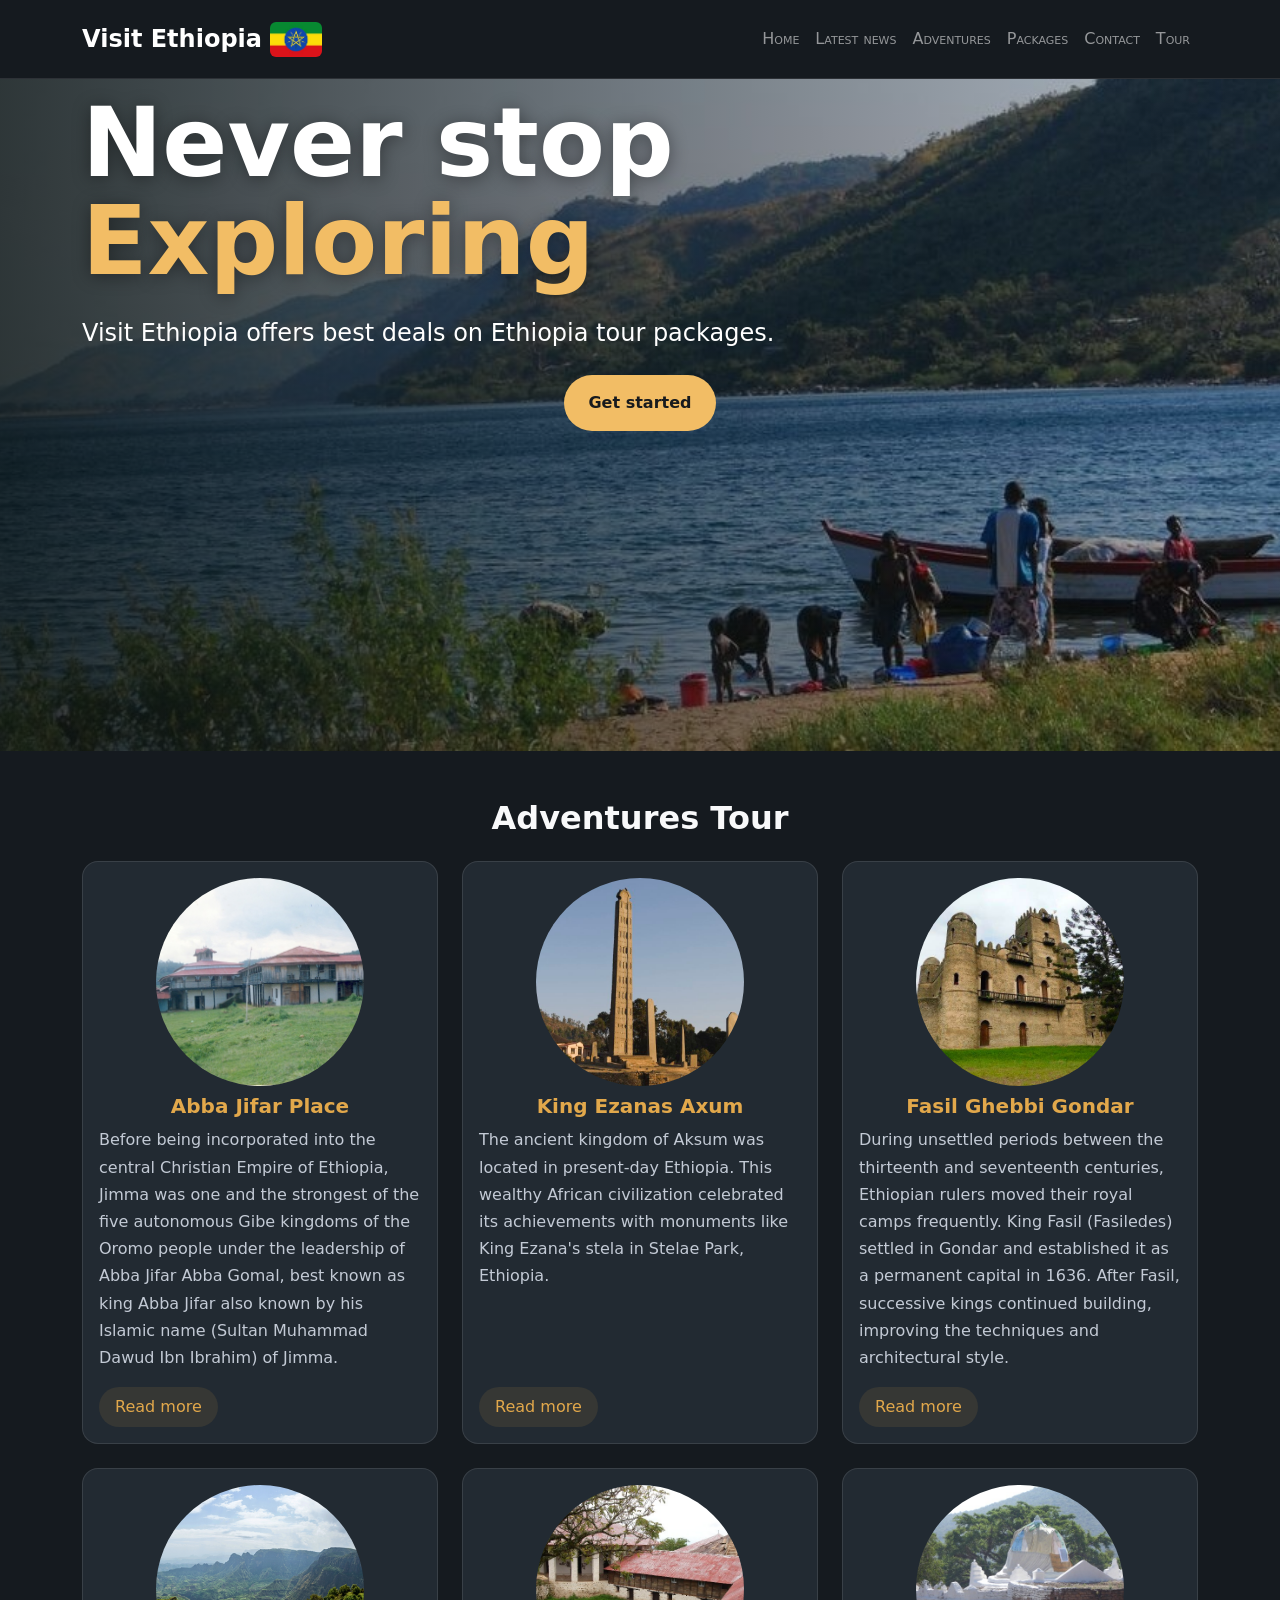
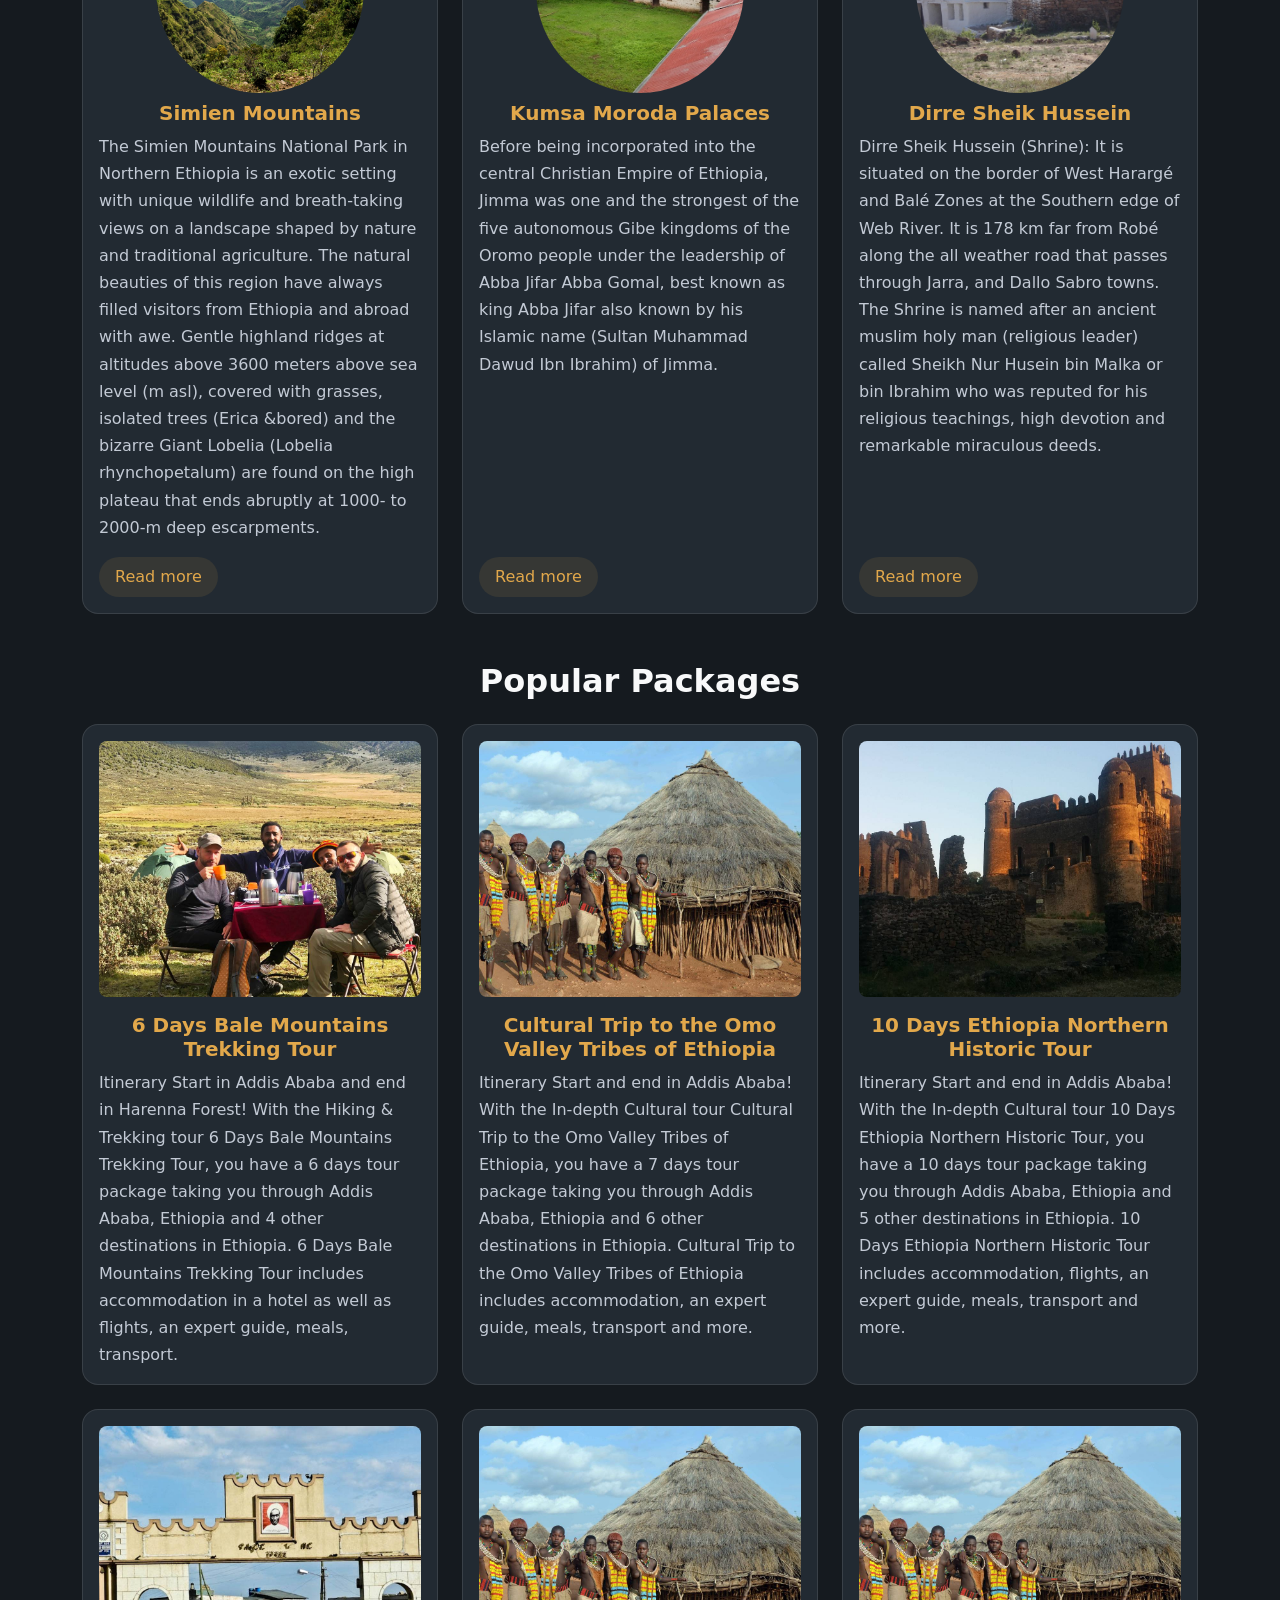
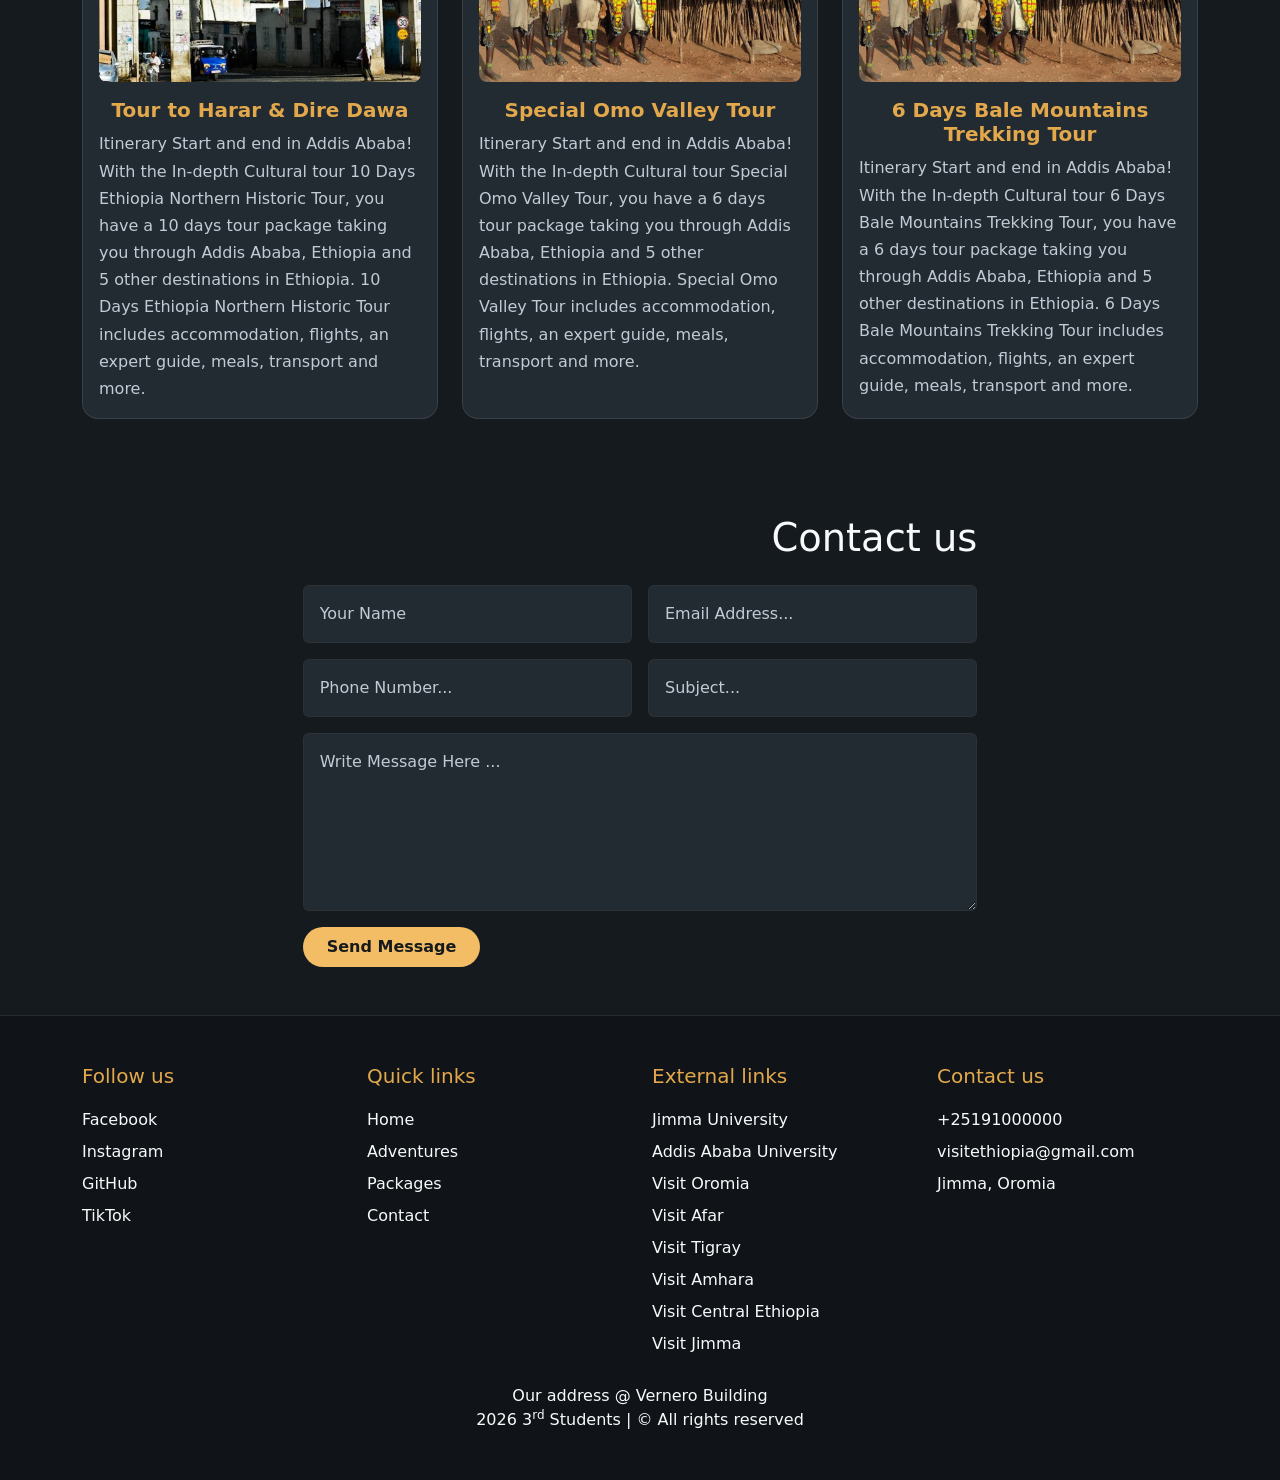
==== pro3/asset/index.html @ 8bc73e7f "Rename visitethiopia.html to index.html" ====
<!DOCTYPE html>
<html lang="en">
<head>
  <meta charset="UTF-8">
  <meta name="viewport" content="width=device-width, initial-scale=1.0">
  <title>Welcome to Visit Ethiopia</title>
  <link href="https://cdn.jsdelivr.net/npm/bootstrap@5.3.2/dist/css/bootstrap.min.css" rel="stylesheet">
  <link rel="stylesheet" href="css/mystyle.css">
</head>
<body class="bg-dark text-light">
  <nav class="navbar navbar-expand-md navbar-dark bg-dark sticky-top border-bottom border-light border-opacity-10 py-3">
    <div class="container">
      <a href="#home" class="navbar-brand fw-bold d-flex align-items-center gap-2">
        <span class="fs-4">Visit Ethiopia</span>
        <img src="image/ethiopia flag.jpg" alt="Ethiopian flag" width="52" height="35" class="rounded object-fit-cover">
      </a>
      <button class="navbar-toggler" type="button" data-bs-toggle="collapse" data-bs-target="#navbarNav" aria-controls="navbarNav" aria-expanded="false" aria-label="Toggle navigation">
        <span class="navbar-toggler-icon"></span>
      </button>
      <div class="collapse navbar-collapse" id="navbarNav">
        <ul class="navbar-nav ms-auto">
          <li class="nav-item"><a href="#home" class="nav-link">Home</a></li>
          <li class="nav-item"><a href="#" class="nav-link">Latest news</a></li>
          <li class="nav-item"><a href="#adventures" class="nav-link">Adventures</a></li>
          <li class="nav-item"><a href="#packages" class="nav-link">Packages</a></li>
          <li class="nav-item"><a href="#contact" class="nav-link">Contact</a></li>
          <li class="nav-item"><a href="#" class="nav-link">Tour</a></li>
        </ul>
      </div>
    </div>
  </nav>

  <main>
    <section class="hero d-flex flex-column justify-content-start pt-3 pb-5" id="home">
      <div class="container">
        <h1 class="hero-title text-white fw-bolder">Never stop</h1>
        <h1 class="hero-title text-warning fw-bolder">Exploring</h1>
        <p class="text-white fs-4 mt-4 mb-0">Visit Ethiopia offers best deals on Ethiopia tour packages.</p>
      </div>
      <a class="btn btn-warning hero-cta rounded-pill fw-bold align-self-center mt-4 px-4 py-3" href="#adventures">Get started</a>
    </section>

    <section class="container py-5" id="adventures">
      <h2 class="text-center fw-bold mb-4"><a class="section-heading-link link-light text-decoration-none" href="#">Adventures Tour</a></h2>
      <div class="row g-4">
        <div class="col-12 col-md-6 col-lg-4">
          <article class="card bg-secondary text-light border border-light border-opacity-10 rounded-4 h-100">
            <div class="card-body d-flex flex-column">
              <div class="ratio ratio-1x1 adventure-image mx-auto">
                <img src="image/masaraa_abbaa_jifaar.jpg" alt="Abba Jifar Place" class="rounded-circle object-fit-cover">
              </div>
              <h3 class="card-title text-center text-warning fs-5 fw-bold mt-2">Abba Jifar Place</h3>
              <p class="card-text">Before being incorporated into the central Christian Empire of Ethiopia, Jimma was one and the strongest of the five autonomous Gibe kingdoms of the Oromo people under the leadership of Abba Jifar Abba Gomal, best known as king Abba Jifar also known by his Islamic name (Sultan Muhammad Dawud Ibn Ibrahim) of Jimma.</p>
              <a class="btn bg-warning bg-opacity-10 text-warning border-0 rounded-pill mt-auto align-self-start px-3 py-2 adventure-readmore" href="#">Read more</a>
            </div>
          </article>
        </div>
        <div class="col-12 col-md-6 col-lg-4">
          <article class="card bg-secondary text-light border border-light border-opacity-10 rounded-4 h-100">
            <div class="card-body d-flex flex-column">
              <div class="ratio ratio-1x1 adventure-image mx-auto">
                <img src="image/king-ezanas-stela.jpg" alt="King Ezanas stela in Axum" class="rounded-circle object-fit-cover">
              </div>
              <h3 class="card-title text-center text-warning fs-5 fw-bold mt-2">King Ezanas Axum</h3>
              <p class="card-text">The ancient kingdom of Aksum was located in present-day Ethiopia. This wealthy African civilization celebrated its achievements with monuments like King Ezana's stela in Stelae Park, Ethiopia.</p>
              <a class="btn bg-warning bg-opacity-10 text-warning border-0 rounded-pill mt-auto align-self-start px-3 py-2 adventure-readmore" href="#">Read more</a>
            </div>
          </article>
        </div>
        <div class="col-12 col-md-6 col-lg-4">
          <article class="card bg-secondary text-light border border-light border-opacity-10 rounded-4 h-100">
            <div class="card-body d-flex flex-column">
              <div class="ratio ratio-1x1 adventure-image mx-auto">
                <img src="image/fasil-ghebbi-royal-enclosure-gondar-3.jpg" alt="Fasil Ghebbi Gondar" class="rounded-circle object-fit-cover">
              </div>
              <h3 class="card-title text-center text-warning fs-5 fw-bold mt-2">Fasil Ghebbi Gondar</h3>
              <p class="card-text">During unsettled periods between the thirteenth and seventeenth centuries, Ethiopian rulers moved their royal camps frequently. King Fasil (Fasiledes) settled in Gondar and established it as a permanent capital in 1636. After Fasil, successive kings continued building, improving the techniques and architectural style.</p>
              <a class="btn bg-warning bg-opacity-10 text-warning border-0 rounded-pill mt-auto align-self-start px-3 py-2 adventure-readmore" href="#">Read more</a>
            </div>
          </article>
        </div>
        <div class="col-12 col-md-6 col-lg-4">
          <article class="card bg-secondary text-light border border-light border-opacity-10 rounded-4 h-100">
            <div class="card-body d-flex flex-column">
              <div class="ratio ratio-1x1 adventure-image mx-auto">
                <img src="image/simen mountains.png" alt="Simien Mountains" class="rounded-circle object-fit-cover">
              </div>
              <h3 class="card-title text-center text-warning fs-5 fw-bold mt-2">Simien Mountains</h3>
              <p class="card-text">The Simien Mountains National Park in Northern Ethiopia is an exotic setting with unique wildlife and breath-taking views on a landscape shaped by nature and traditional agriculture. The natural beauties of this region have always filled visitors from Ethiopia and abroad with awe. Gentle highland ridges at altitudes above 3600 meters above sea level (m asl), covered with grasses, isolated trees (Erica &amp;bored) and the bizarre Giant Lobelia (Lobelia rhynchopetalum) are found on the high plateau that ends abruptly at 1000- to 2000-m deep escarpments.</p>
              <a class="btn bg-warning bg-opacity-10 text-warning border-0 rounded-pill mt-auto align-self-start px-3 py-2 adventure-readmore" href="#">Read more</a>
            </div>
          </article>
        </div>
        <div class="col-12 col-md-6 col-lg-4">
          <article class="card bg-secondary text-light border border-light border-opacity-10 rounded-4 h-100">
            <div class="card-body d-flex flex-column">
              <div class="ratio ratio-1x1 adventure-image mx-auto">
                <img src="image/kumsa moroda (1).jpg" alt="Kumsa Moroda Palaces" class="rounded-circle object-fit-cover">
              </div>
              <h3 class="card-title text-center text-warning fs-5 fw-bold mt-2">Kumsa Moroda Palaces</h3>
              <p class="card-text">Before being incorporated into the central Christian Empire of Ethiopia, Jimma was one and the strongest of the five autonomous Gibe kingdoms of the Oromo people under the leadership of Abba Jifar Abba Gomal, best known as king Abba Jifar also known by his Islamic name (Sultan Muhammad Dawud Ibn Ibrahim) of Jimma.</p>
              <a class="btn bg-warning bg-opacity-10 text-warning border-0 rounded-pill mt-auto align-self-start px-3 py-2 adventure-readmore" href="#">Read more</a>
            </div>
          </article>
        </div>
        <div class="col-12 col-md-6 col-lg-4">
          <article class="card bg-secondary text-light border border-light border-opacity-10 rounded-4 h-100">
            <div class="card-body d-flex flex-column">
              <div class="ratio ratio-1x1 adventure-image mx-auto">
                <img src="image/Dirre sheik husen.jpg" alt="Dirre Sheik Hussein" class="rounded-circle object-fit-cover">
              </div>
              <h3 class="card-title text-center text-warning fs-5 fw-bold mt-2">Dirre Sheik Hussein</h3>
              <p class="card-text">Dirre Sheik Hussein (Shrine): It is situated on the border of West Harargé and Balé Zones at the Southern edge of Web River. It is 178 km far from Robé along the all weather road that passes through Jarra, and Dallo Sabro towns. The Shrine is named after an ancient muslim holy man (religious leader) called Sheikh Nur Husein bin Malka or bin Ibrahim who was reputed for his religious teachings, high devotion and remarkable miraculous deeds.</p>
              <a class="btn bg-warning bg-opacity-10 text-warning border-0 rounded-pill mt-auto align-self-start px-3 py-2 adventure-readmore" href="#">Read more</a>
            </div>
          </article>
        </div>
      </div>
    </section>

    <section class="container pb-5" id="packages">
      <h2 class="text-center fw-bold mb-4"><a class="section-heading-link link-light text-decoration-none" href="#home">Popular Packages</a></h2>
      <div class="row g-4">
        <div class="col-12 col-md-6 col-lg-4">
          <article class="card bg-secondary text-light border border-light border-opacity-10 rounded-4 h-100">
            <div class="card-body d-flex flex-column">
              <div class="package-image mb-3">
                <img src="image/6 days.jpg" alt="6 Days Bale Mountains Trekking Tour" class="rounded-3 object-fit-cover" loading="lazy">
              </div>
              <h3 class="card-title text-center text-warning fs-5 fw-bold">6 Days Bale Mountains Trekking Tour</h3>
              <p class="card-text">Itinerary Start in Addis Ababa and end in Harenna Forest! With the Hiking &amp; Trekking tour 6 Days Bale Mountains Trekking Tour, you have a 6 days tour package taking you through Addis Ababa, Ethiopia and 4 other destinations in Ethiopia. 6 Days Bale Mountains Trekking Tour includes accommodation in a hotel as well as flights, an expert guide, meals, transport.</p>
            </div>
          </article>
        </div>
        <div class="col-12 col-md-6 col-lg-4">
          <article class="card bg-secondary text-light border border-light border-opacity-10 rounded-4 h-100">
            <div class="card-body d-flex flex-column">
              <div class="package-image mb-3">
                <img src="image/omo valley.jpg" alt="Cultural Trip to the Omo Valley Tribes of Ethiopia" class="rounded-3 object-fit-cover" loading="lazy">
              </div>
              <h3 class="card-title text-center text-warning fs-5 fw-bold">Cultural Trip to the Omo Valley Tribes of Ethiopia</h3>
              <p class="card-text">Itinerary Start and end in Addis Ababa! With the In-depth Cultural tour Cultural Trip to the Omo Valley Tribes of Ethiopia, you have a 7 days tour package taking you through Addis Ababa, Ethiopia and 6 other destinations in Ethiopia. Cultural Trip to the Omo Valley Tribes of Ethiopia includes accommodation, an expert guide, meals, transport and more.</p>
            </div>
          </article>
        </div>
        <div class="col-12 col-md-6 col-lg-4">
          <article class="card bg-secondary text-light border border-light border-opacity-10 rounded-4 h-100">
            <div class="card-body d-flex flex-column">
              <div class="package-image mb-3">
                <img src="image/ethio northern.jpg" alt="10 Days Ethiopia Northern Historic Tour" class="rounded-3 object-fit-cover" loading="lazy">
              </div>
              <h3 class="card-title text-center text-warning fs-5 fw-bold">10 Days Ethiopia Northern Historic Tour</h3>
              <p class="card-text">Itinerary Start and end in Addis Ababa! With the In-depth Cultural tour 10 Days Ethiopia Northern Historic Tour, you have a 10 days tour package taking you through Addis Ababa, Ethiopia and 5 other destinations in Ethiopia. 10 Days Ethiopia Northern Historic Tour includes accommodation, flights, an expert guide, meals, transport and more.</p>
            </div>
          </article>
        </div>
        <div class="col-12 col-md-6 col-lg-4">
          <article class="card bg-secondary text-light border border-light border-opacity-10 rounded-4 h-100">
            <div class="card-body d-flex flex-column">
              <div class="package-image mb-3">
                <img src="image/tour harari and diree.jpg" alt="Tour to Harar &amp; Dire Dawa" class="rounded-3 object-fit-cover" loading="lazy">
              </div>
              <h3 class="card-title text-center text-warning fs-5 fw-bold">Tour to Harar &amp; Dire Dawa</h3>
              <p class="card-text">Itinerary Start and end in Addis Ababa! With the In-depth Cultural tour 10 Days Ethiopia Northern Historic Tour, you have a 10 days tour package taking you through Addis Ababa, Ethiopia and 5 other destinations in Ethiopia. 10 Days Ethiopia Northern Historic Tour includes accommodation, flights, an expert guide, meals, transport and more.</p>
            </div>
          </article>
        </div>
        <div class="col-12 col-md-6 col-lg-4">
          <article class="card bg-secondary text-light border border-light border-opacity-10 rounded-4 h-100">
            <div class="card-body d-flex flex-column">
              <div class="package-image mb-3">
                <img src="image/omo valley.jpg" alt="Special Omo Valley Tour" class="rounded-3 object-fit-cover" loading="lazy">
              </div>
              <h3 class="card-title text-center text-warning fs-5 fw-bold">Special Omo Valley Tour</h3>
              <p class="card-text">Itinerary Start and end in Addis Ababa! With the In-depth Cultural tour Special Omo Valley Tour, you have a 6 days tour package taking you through Addis Ababa, Ethiopia and 5 other destinations in Ethiopia. Special Omo Valley Tour includes accommodation, flights, an expert guide, meals, transport and more.</p>
            </div>
          </article>
        </div>
        <div class="col-12 col-md-6 col-lg-4">
          <article class="card bg-secondary text-light border border-light border-opacity-10 rounded-4 h-100">
            <div class="card-body d-flex flex-column">
              <div class="package-image mb-3">
                <img src="image/omo valley.jpg" alt="6 Days Bale Mountains Trekking Tour" class="rounded-3 object-fit-cover" loading="lazy">
              </div>
              <h3 class="card-title text-center text-warning fs-5 fw-bold">6 Days Bale Mountains Trekking Tour</h3>
              <p class="card-text">Itinerary Start and end in Addis Ababa! With the In-depth Cultural tour 6 Days Bale Mountains Trekking Tour, you have a 6 days tour package taking you through Addis Ababa, Ethiopia and 5 other destinations in Ethiopia. 6 Days Bale Mountains Trekking Tour includes accommodation, flights, an expert guide, meals, transport and more.</p>
            </div>
          </article>
        </div>
      </div>
    </section>

    <section class="container py-5" id="contact">
      <div class="contact-content mx-auto">
        <div class="row justify-content-center">
          <div class="col-12 col-lg-10 col-xl-8">
            <h2 class="contact-title text-light text-center text-md-end mb-4">Contact us</h2>
            <form class="row g-3 contact-form" action="#">
              <div class="col-12 col-md-6">
                <label class="visually-hidden" for="contactName">Your name</label>
                <input class="form-control bg-secondary text-light border-light border-opacity-10 py-3 px-3" type="text" id="contactName" name="fname" placeholder="your name" required>
              </div>
              <div class="col-12 col-md-6">
                <label class="visually-hidden" for="contactEmail">Email address</label>
                <input class="form-control bg-secondary text-light border-light border-opacity-10 py-3 px-3" type="email" id="contactEmail" name="email" placeholder="email address..." required>
              </div>
              <div class="col-12 col-md-6">
                <label class="visually-hidden" for="contactPhone">Phone number</label>
                <input class="form-control bg-secondary text-light border-light border-opacity-10 py-3 px-3" type="tel" id="contactPhone" name="phone" placeholder="phone number...">
              </div>
              <div class="col-12 col-md-6">
                <label class="visually-hidden" for="contactSubject">Subject</label>
                <input class="form-control bg-secondary text-light border-light border-opacity-10 py-3 px-3" type="text" id="contactSubject" name="subject" placeholder="subject...">
              </div>
              <div class="col-12">
                <label class="visually-hidden" for="contactMessage">Message</label>
                <textarea class="form-control bg-secondary text-light border-light border-opacity-10 py-3 px-3" id="contactMessage" name="message" rows="6" placeholder="Write message here ..." required></textarea>
              </div>
              <div class="col-12">
                <button class="btn btn-warning hero-cta rounded-pill fw-bold px-4 py-2" type="submit">Send Message</button>
              </div>
            </form>
          </div>
        </div>
      </div>
    </section>
  </main>

  <footer class="site-footer bg-dark border-top border-light border-opacity-10 py-5">
    <div class="container">
      <div class="row row-cols-2 row-cols-lg-4 g-4">
        <section class="col">
          <h2 class="h5 text-warning mb-3">Follow us</h2>
          <a class="d-block link-light link-underline-opacity-0 py-1" href="#">Facebook</a>
          <a class="d-block link-light link-underline-opacity-0 py-1" href="#">Instagram</a>
          <a class="d-block link-light link-underline-opacity-0 py-1" href="#">GitHub</a>
          <a class="d-block link-light link-underline-opacity-0 py-1" href="#">TikTok</a>
        </section>
        <nav class="col" aria-label="Quick links">
          <h2 class="h5 text-warning mb-3">Quick links</h2>
          <a class="d-block link-light link-underline-opacity-0 py-1" href="#home">Home</a>
          <a class="d-block link-light link-underline-opacity-0 py-1" href="#adventures">Adventures</a>
          <a class="d-block link-light link-underline-opacity-0 py-1" href="#packages">Packages</a>
          <a class="d-block link-light link-underline-opacity-0 py-1" href="#contact">Contact</a>
        </nav>
        <section class="col">
          <h2 class="h5 text-warning mb-3">External links</h2>
          <a class="d-block link-light link-underline-opacity-0 py-1" href="#">Jimma University</a>
          <a class="d-block link-light link-underline-opacity-0 py-1" href="#">Addis Ababa University</a>
          <a class="d-block link-light link-underline-opacity-0 py-1" href="#">Visit Oromia</a>
          <a class="d-block link-light link-underline-opacity-0 py-1" href="#">Visit Afar</a>
          <a class="d-block link-light link-underline-opacity-0 py-1" href="#">Visit Tigray</a>
          <a class="d-block link-light link-underline-opacity-0 py-1" href="#">Visit Amhara</a>
          <a class="d-block link-light link-underline-opacity-0 py-1" href="#">Visit Central Ethiopia</a>
          <a class="d-block link-light link-underline-opacity-0 py-1" href="#">Visit Jimma</a>
        </section>
        <section class="col">
          <h2 class="h5 text-warning mb-3">Contact us</h2>
          <a class="d-block link-light link-underline-opacity-0 py-1" href="tel:+25191000000">+25191000000</a>
          <a class="d-block link-light link-underline-opacity-0 py-1" href="mailto:visitethiopia@gmail.com">visitethiopia@gmail.com</a>
          <span class="d-block py-1">Jimma, Oromia</span>
        </section>
      </div>
      <div class="footer-credits mx-auto mt-4 text-center">
        <p class="mb-0">Our address @ Vernero Building</p>
        <p class="mb-0">2026 3<sup>rd</sup> Students | &copy; All rights reserved</p>
      </div>
    </div>
  </footer>

  <script src="https://cdn.jsdelivr.net/npm/bootstrap@5.3.2/dist/js/bootstrap.bundle.min.js"></script>
</body>
</html>
---- pro3/asset/css/mystyle.css ----
:root {
    --bs-dark-rgb: 21, 26, 31;
    --bs-secondary-rgb: 34, 42, 50;
    --bs-warning-rgb: 226, 168, 75;
}

.hero {
    min-height: clamp(28rem, 54vw, 42rem);
    background:
        linear-gradient(90deg, rgba(12, 20, 18, 0.82), rgba(12, 20, 18, 0.18)),
        url("../image/East Africa.jpg") center / cover no-repeat;
}

.hero-title {
    margin: 0;
    font-size: clamp(2.7rem, 8vw, 6rem);
    line-height: 1.02;
    text-shadow: 0 2px 18px rgba(0, 0, 0, 0.4);
}

.hero .hero-title.text-warning {
    color: #f2bd65 !important;
}

.hero-cta {
    border: 0;
    background-color: #f2bd65;
    color: #171a1d;
}

.hero-cta:hover,
.hero-cta:focus {
    background-color: #f2bd65;
    color: #171a1d;
}

.navbar-brand {
    font-size: clamp(1.35rem, 2.5vw, 1.8rem);
}

.navbar .nav-link {
    font-variant: small-caps;
}

.section-heading-link,
.contact-title {
    transition: text-shadow 180ms ease;
}

.section-heading-link:hover,
.contact-title:hover {
    text-shadow: 10px 10px 30px rgb(224, 220, 220);
}

.adventure-readmore:hover {
    background-color: #e2a84b !important;
    color: #171a1d !important;
}

.adventure-image {
    width: min(100%, 13rem);
}

.card {
    transition: border-color 180ms ease, background-color 180ms ease, transform 180ms ease;
}

.card:hover {
    transform: translateY(-3px);
    border-color: rgba(226, 168, 75, 0.55) !important;
    background-color: #29343d !important;
}

#packages .card:hover {
    border-width: 2px !important;
}

.card-text {
    color: #c3cad5;
    line-height: 1.7;
    text-align: left;
}

.package-image img {
    display: block;
    width: 100%;
    height: clamp(12rem, 22vw, 16rem);
}

.contact-content {
    width: min(100%, 64rem);
}

.contact-title {
    font-size: clamp(2rem, 3vw, 2.5rem);
}

#contact input::placeholder,
#contact textarea::placeholder {
    text-transform: capitalize;
    color: #c3cad5;
    opacity: 1;
}

#contact input::-webkit-input-placeholder,
#contact textarea::-webkit-input-placeholder {
    color: #c3cad5;
    opacity: 1;
}

.site-footer {
    background-color: #101418 !important;
}

.footer-credits {
    width: min(100%, 36rem);
}
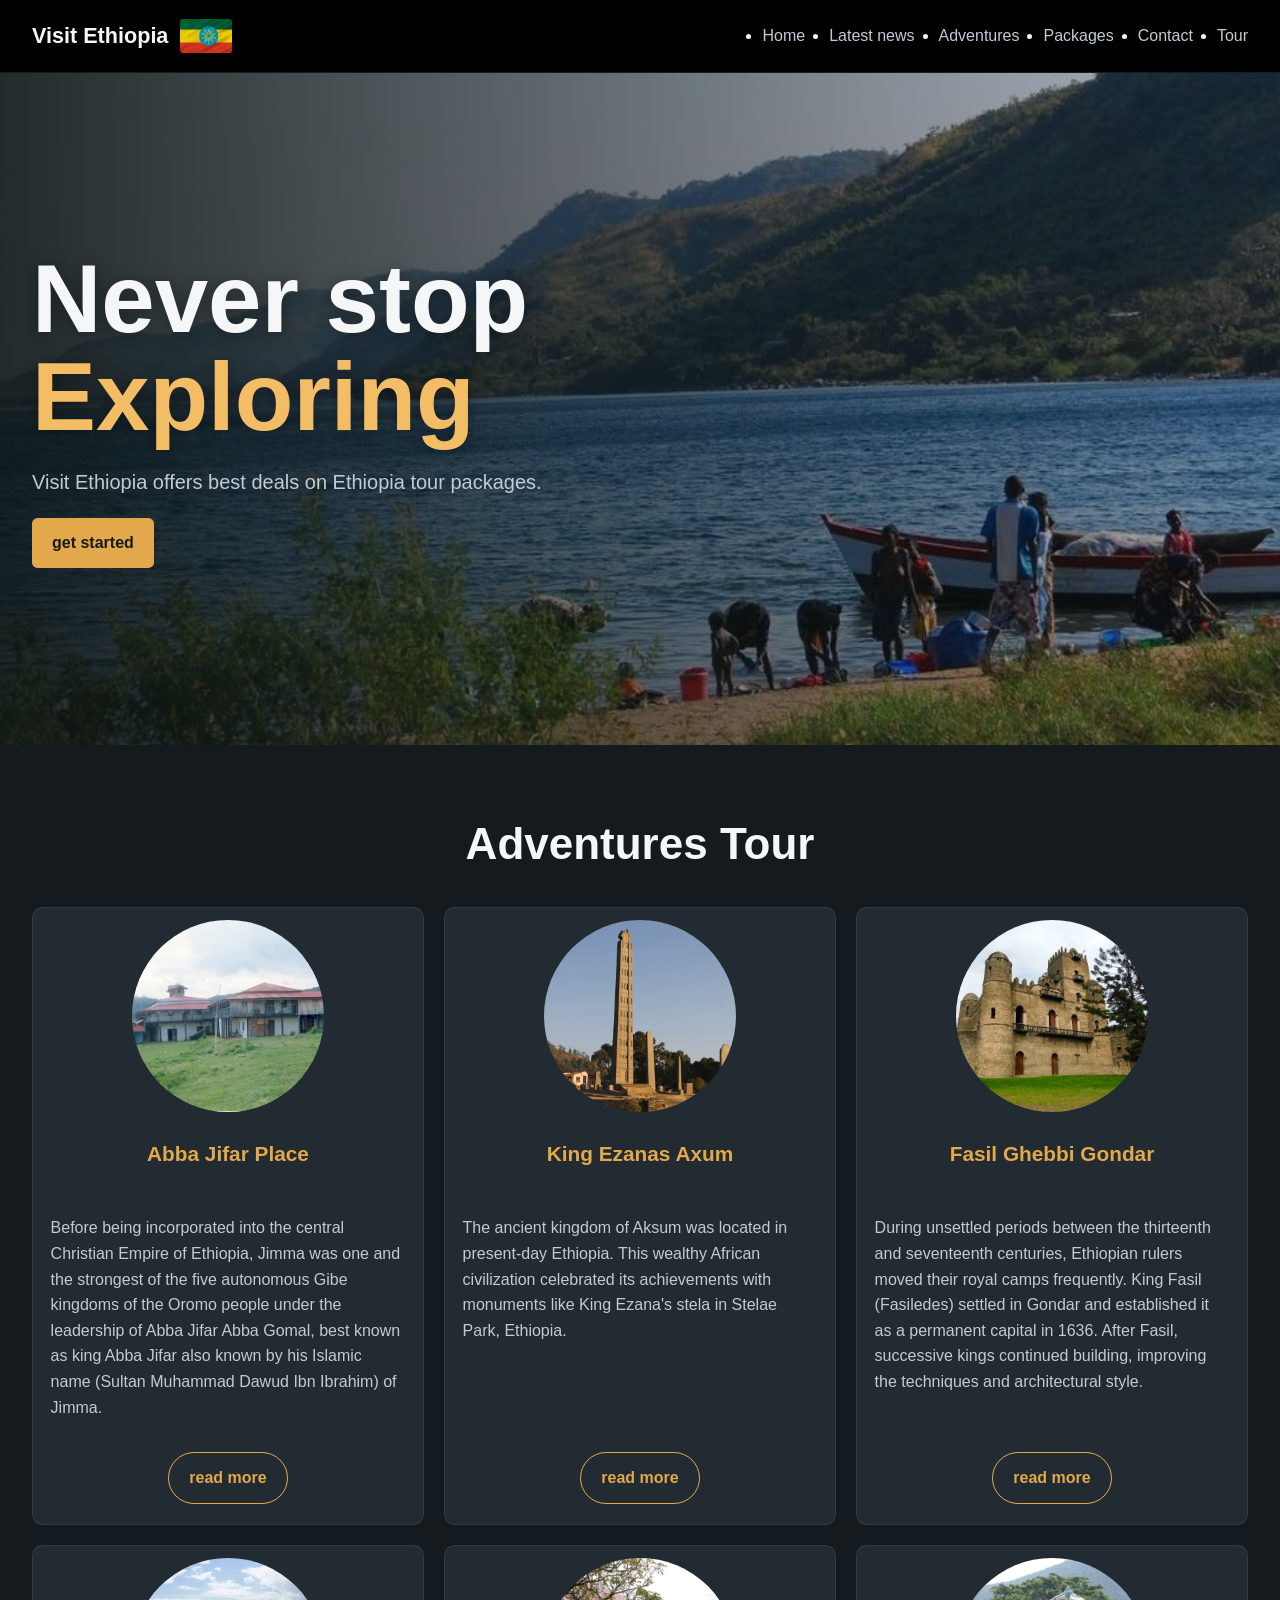
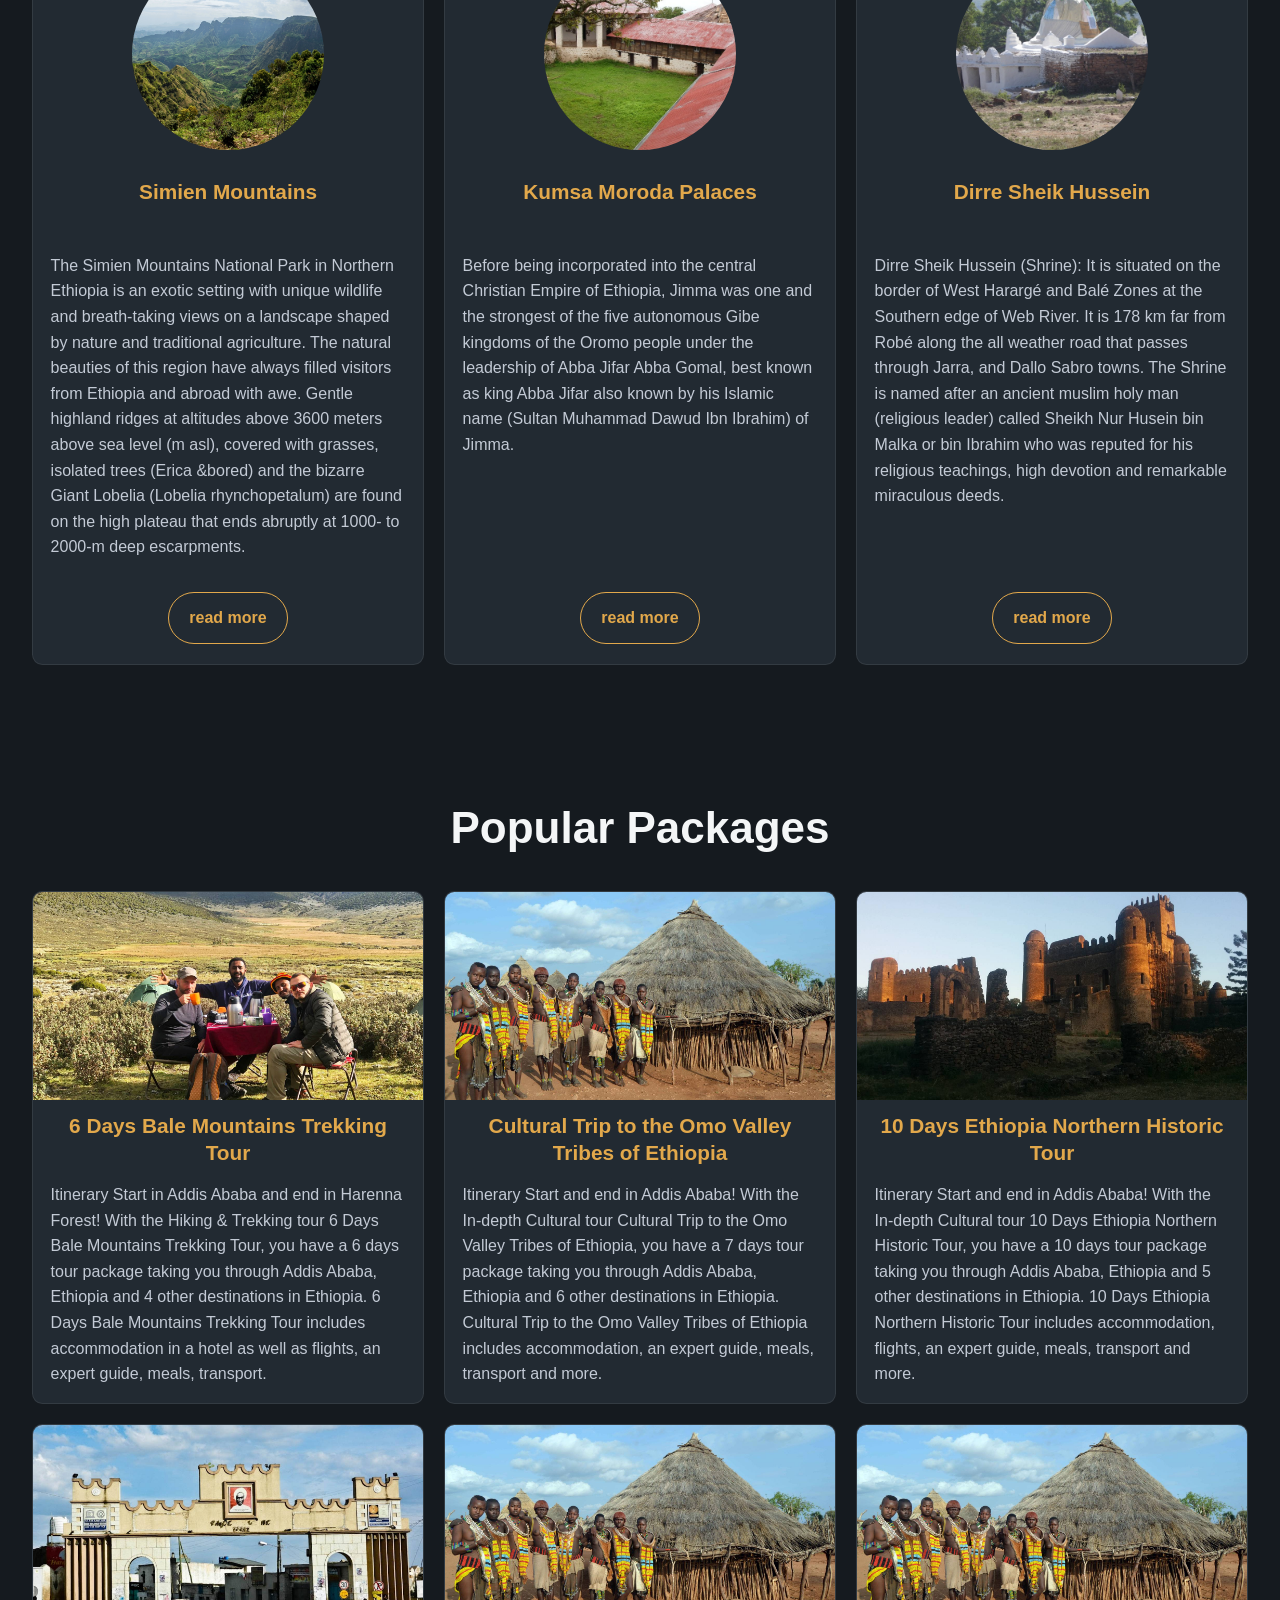
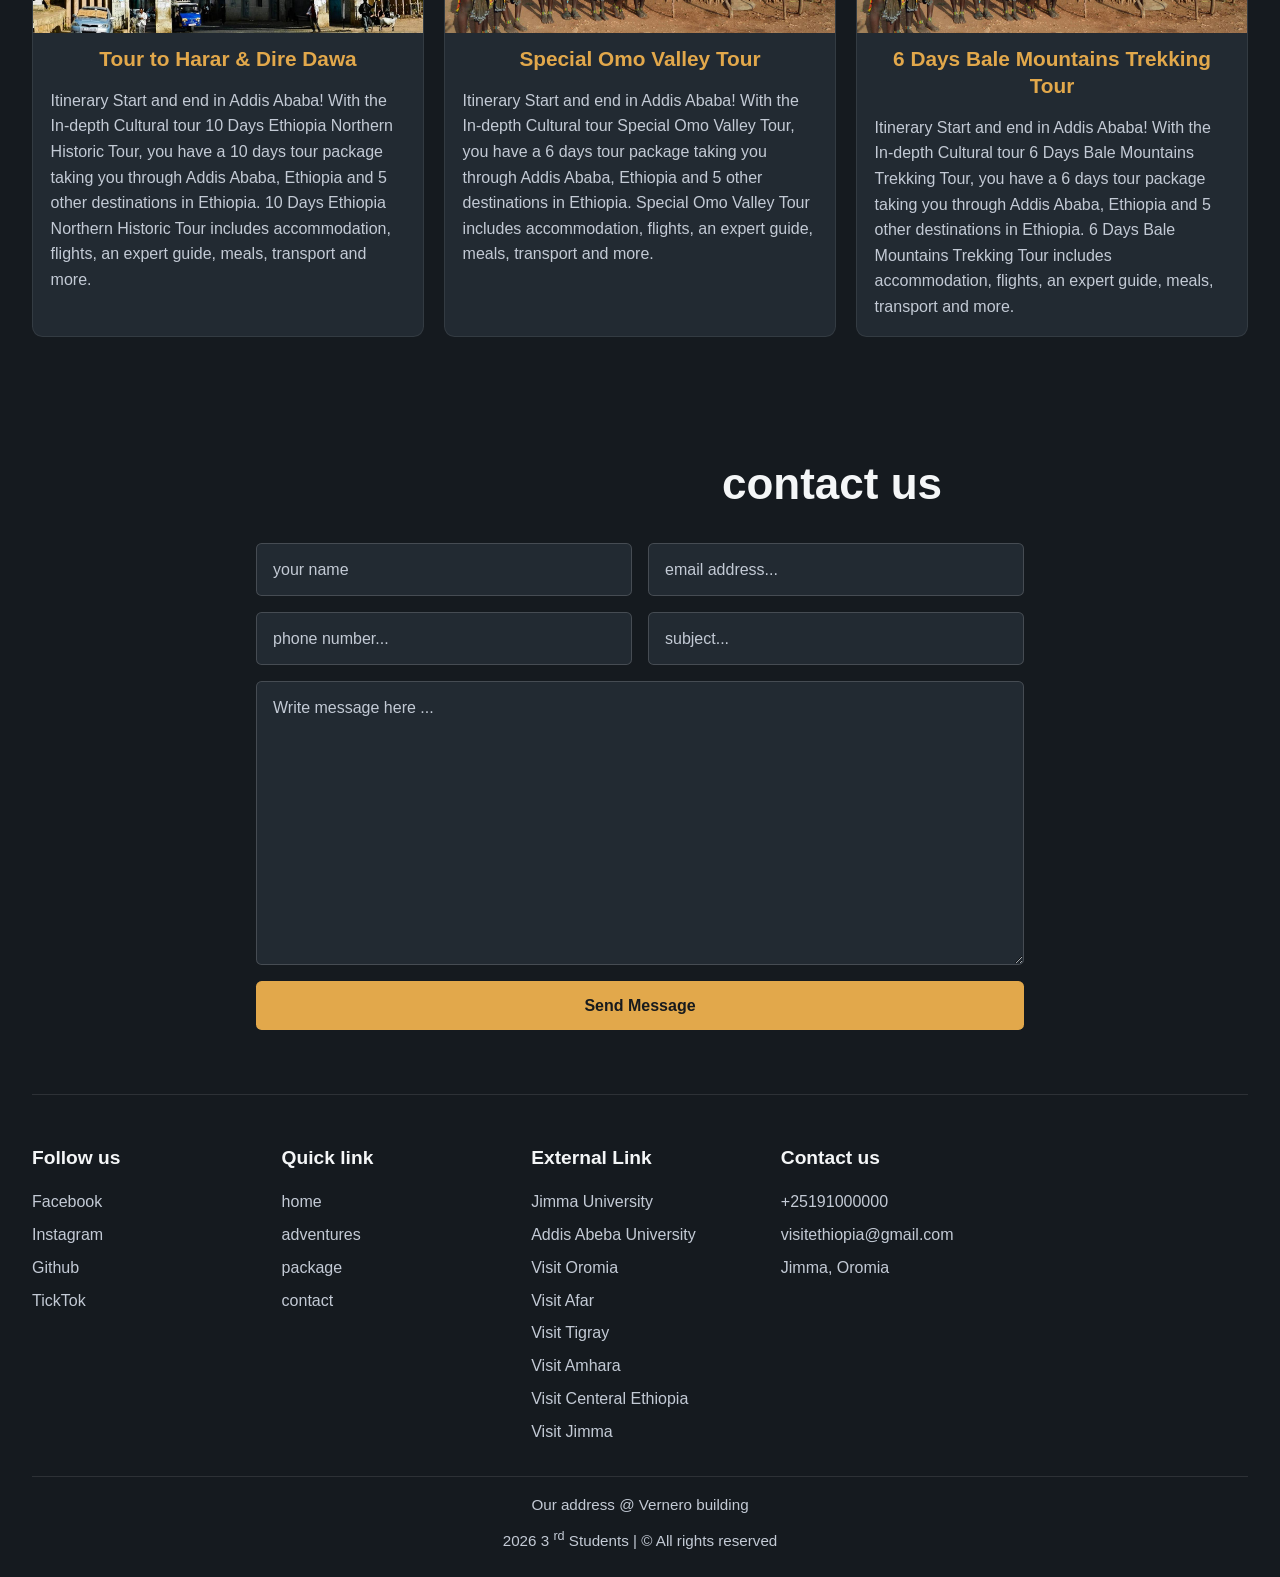
==== commit 4ef5244f: "Rename visitethiopia.html to index.html" ====
--- a/pro3/asset/index.html
+++ b/pro3/asset/index.html
@@ -1,273 +1,238 @@
 <!DOCTYPE html>
-<html lang="en">
-<head>
-  <meta charset="UTF-8">
-  <meta name="viewport" content="width=device-width, initial-scale=1.0">
-  <title>Welcome to Visit Ethiopia</title>
-  <link href="https://cdn.jsdelivr.net/npm/bootstrap@5.3.2/dist/css/bootstrap.min.css" rel="stylesheet">
-  <link rel="stylesheet" href="css/mystyle.css">
+<html lang="en"><head><meta http-equiv="Content-Type" content="text/html; charset=UTF-8">
+    <meta name="viewport" content="width=device-width, initial-scale=1.0">
+    <link rel="stylesheet" href="css/mystyle.css">
 </head>
-<body class="bg-dark text-light">
-  <nav class="navbar navbar-expand-md navbar-dark bg-dark sticky-top border-bottom border-light border-opacity-10 py-3">
-    <div class="container">
-      <a href="#home" class="navbar-brand fw-bold d-flex align-items-center gap-2">
-        <span class="fs-4">Visit Ethiopia</span>
-        <img src="image/ethiopia flag.jpg" alt="Ethiopian flag" width="52" height="35" class="rounded object-fit-cover">
-      </a>
-      <button class="navbar-toggler" type="button" data-bs-toggle="collapse" data-bs-target="#navbarNav" aria-controls="navbarNav" aria-expanded="false" aria-label="Toggle navigation">
-        <span class="navbar-toggler-icon"></span>
-      </button>
-      <div class="collapse navbar-collapse" id="navbarNav">
-        <ul class="navbar-nav ms-auto">
-          <li class="nav-item"><a href="#home" class="nav-link">Home</a></li>
-          <li class="nav-item"><a href="#" class="nav-link">Latest news</a></li>
-          <li class="nav-item"><a href="#adventures" class="nav-link">Adventures</a></li>
-          <li class="nav-item"><a href="#packages" class="nav-link">Packages</a></li>
-          <li class="nav-item"><a href="#contact" class="nav-link">Contact</a></li>
-          <li class="nav-item"><a href="#" class="nav-link">Tour</a></li>
-        </ul>
-      </div>
-    </div>
-  </nav>
+<body>
+    <section class="header">
+        <div class="headerContainer">
+            <div class="logo">
+                <div class="textlogo"><a href="https://visit-ethiopia-se.vercel.app/index.html" name="home">Visit Ethiopia </a></div>
+                <div class="imagelogo"><img src="image/ethioflag.jpg" alt="Ethiopia Flag"></div>
+            </div>
+            <div class="menu-bar">
+                <input type="checkbox" id="menu-toggle" aria-label="Toggle navigation">
+                <label class="menu-toggle" for="menu-toggle" aria-hidden="true">
+                    <span></span>
+                    <span></span>
+                    <span></span>
+                </label>
+                <ul>
+                    <li><a href="https://visit-ethiopia-se.vercel.app/#home">Home</a></li>
+                    <li><a href="https://visit-ethiopia-se.vercel.app/#">Latest news</a></li>
+                    <li><a href="https://visit-ethiopia-se.vercel.app/#adventures">Adventures</a></li>
+                    <li><a href="https://visit-ethiopia-se.vercel.app/#package">Packages</a></li>
+                    <li><a href="https://visit-ethiopia-se.vercel.app/#contact">Contact</a></li>
+                    <li><a href="https://visit-ethiopia-se.vercel.app/#">Tour</a></li>
+                </ul>
+            </div>
+        </div>
+    </section>
+    <section class="imagecontainer">
+        <h1 class="neverstop">Never stop</h1>
+        <h1 class="exploring">Exploring</h1>
+        <p class="visitEthiopia">Visit Ethiopia offers best deals on Ethiopia tour packages.</p>
+        <a href="https://visit-ethiopia-se.vercel.app/#adventures">get started</a>
+    </section>
+    <section>
+        <div class="adventuresContainer">
+            <div class="adventuretitle"><a href="https://visit-ethiopia-se.vercel.app/#" name="adventures">Adventures Tour</a></div>
+            <div class="box">
+                <div class="image">
+                    <img src="image/masaraa_abbaa_jifaar.jpg" alt="Abba Jifar Place">
+                </div>
+                <div class="title">
+                    <h1>Abba Jifar Place</h1>
+                </div>
+                <div class="paragraph">
+                    <p>Before being incorporated into the central Christian Empire of Ethiopia, Jimma was one and the strongest of the five autonomous Gibe kingdoms of the Oromo people under the leadership of Abba Jifar Abba Gomal, best known as king Abba Jifar also known by his Islamic name (Sultan Muhammad Dawud Ibn Ibrahim) of Jimma.
+                    </p>
+                </div>
+                <div class="readmore">
+                    <a href="https://visit-ethiopia-se.vercel.app/#">read more</a>
+                </div>
+            </div>
+            <div class="box">
+                <div class="image">
+                    <img src="image/king-ezanas-stela.jpg" alt="King Ezanas ">
+                </div>
+                <div class="title">
+                    <h1>King Ezanas Axum</h1>
+                </div>
+                <div class="paragraph">
+                    <p>The ancient kingdom of Aksum was located in present-day Ethiopia. This wealthy African civilization celebrated its achievements with monuments like King Ezana's stela in Stelae Park, Ethiopia.
+                    </p>
+                </div>
+                <div class="readmore">
+                    <a href="https://visit-ethiopia-se.vercel.app/#">read more</a>
+                </div>
+            </div>
+            <div class="box">
+                <div class="image">
+                    <img src="image/fasil-ghebbi-royal-enclosure-gondar-3.jpg" alt="Fasil Ghebbi Gondar">
+                </div>
+                <div class="title">
+                    <h1>Fasil Ghebbi Gondar</h1>
+                </div>
+                <div class="paragraph">
+                    <p>During unsettled periods between the thirteenth and seventeenth centuries, Ethiopian rulers moved their royal camps frequently. King Fasil (Fasiledes) settled in Gondar and established it as a permanent capital in 1636. After Fasil, successive kings continued building, improving the techniques and architectural style.
+                    </p>
+                </div>
+                <div class="readmore">
+                    <a href="https://visit-ethiopia-se.vercel.app/#">read more</a>
+                </div>
+            </div>
+            <div class="box">
+                <div class="image">
+                    <img src="image/simen mountains.png" alt="Simien Mountains">
+                </div>
+                <div class="title">
+                    <h1>Simien Mountains</h1>
+                </div>
+                <div class="paragraph">
+                    <p>The Simien Mountains National Park in Northern Ethiopia is an exotic setting with unique wildlife and breath-taking views on a landscape shaped by nature and traditional agriculture. The natural beauties of this region have always filled visitors from Ethiopia and abroad with awe. Gentle highland ridges at altitudes above 3600 meters above sea level (m asl), covered with grasses, isolated trees (Erica &amp;bored) and the bizarre Giant Lobelia (Lobelia rhynchopetalum) are found on the high plateau that ends abruptly at 1000- to 2000-m deep escarpments.
+                    </p>
+                </div>
+                <div class="readmore">
+                    <a href="https://visit-ethiopia-se.vercel.app/#">read more</a>
+                </div>
+            </div>
+            <div class="box">
+                <div class="image">
+                    <img src="image/kumsa moroda (1).jpg" alt="Kumsa Moroda Palaces">
+                </div>
+                <div class="title">
+                    <h1>Kumsa Moroda Palaces</h1>
+                </div>
+                <div class="paragraph">
+                    <p>Before being incorporated into the central Christian Empire of Ethiopia, Jimma was one and the strongest of the five autonomous Gibe kingdoms of the Oromo people under the leadership of Abba Jifar Abba Gomal, best known as king Abba Jifar also known by his Islamic name (Sultan Muhammad Dawud Ibn Ibrahim) of Jimma.
+                    </p>
+                </div>
+                <div class="readmore">
+                    <a href="https://visit-ethiopia-se.vercel.app/#">read more</a>
+                </div>
+            </div>
+            <div class="box">
+                <div class="image">
+                    <img src="image/Dirre sheik husen.jpg" alt="Dirre Sheik Hussein">
+                </div>
+                <div class="title">
+                    <h1>Dirre Sheik Hussein</h1>
+                </div>
+                <div class="paragraph">
+                    <p>Dirre Sheik Hussein (Shrine): It is situated on the border of West Harargé and Balé Zones at the Southern edge of Web River. It is 178 km far from Robé along the all weather road that passes through Jarra, and Dallo Sabro towns. The Shrine is named after an ancient muslim holy man (religious leader) called Sheikh Nur Husein bin Malka or bin Ibrahim who was reputed for his religious teachings, high devotion and remarkable miraculous deeds.
+                    </p>
+                </div>
+                <div class="readmore">
+                    <a href="https://visit-ethiopia-se.vercel.app/#">read more</a>
+                </div>
+            </div>
+        </div>
+    </section>
 
-  <main>
-    <section class="hero d-flex flex-column justify-content-start pt-3 pb-5" id="home">
-      <div class="container">
-        <h1 class="hero-title text-white fw-bolder">Never stop</h1>
-        <h1 class="hero-title text-warning fw-bolder">Exploring</h1>
-        <p class="text-white fs-4 mt-4 mb-0">Visit Ethiopia offers best deals on Ethiopia tour packages.</p>
-      </div>
-      <a class="btn btn-warning hero-cta rounded-pill fw-bold align-self-center mt-4 px-4 py-3" href="#adventures">Get started</a>
+    <!-- Packages Container -->
+    <section>
+        <div class="packagecontainer">
+            <div class="packagetitle">
+                <a href="https://visit-ethiopia-se.vercel.app/#home" name="package">Popular Packages</a>
+            </div>
+            <div class="box">
+                <img src="image/6 days.jpg" alt="6 Days Bale Mountains Trekking Tour">
+                <h1>6 Days Bale Mountains Trekking Tour</h1>
+                <p>
+                    Itinerary Start in Addis Ababa and end in Harenna Forest! With the Hiking &amp; Trekking tour 6 Days Bale Mountains Trekking Tour, you have a 6 days tour package taking you through Addis Ababa, Ethiopia and 4 other destinations in Ethiopia. 6 Days Bale Mountains Trekking Tour includes accommodation in a hotel as well as flights, an expert guide, meals, transport.
+                </p>
+            </div>
+            <div class="box">
+                <img src="image/omo valley.jpg" alt="Cultural Trip to the Omo Valley Tribes of Ethiopia">
+                <h1>Cultural Trip to the Omo Valley Tribes of Ethiopia</h1>
+                <p>
+                    Itinerary Start and end in Addis Ababa! With the In-depth Cultural tour Cultural Trip to the Omo Valley Tribes of Ethiopia, you have a 7 days tour package taking you through Addis Ababa, Ethiopia and 6 other destinations in Ethiopia. Cultural Trip to the Omo Valley Tribes of Ethiopia includes accommodation, an expert guide, meals, transport and more.
+                </p>
+            </div>
+            <div class="box">
+                <img src="image/ethio northern.jpg" alt="10 Days Ethiopia Northern Historic Tour">
+                <h1>10 Days Ethiopia Northern Historic Tour</h1>
+                <p>
+                    Itinerary Start and end in Addis Ababa! With the In-depth Cultural tour 10 Days Ethiopia Northern Historic Tour, you have a 10 days tour package taking you through Addis Ababa, Ethiopia and 5 other destinations in Ethiopia. 10 Days Ethiopia Northern Historic Tour includes accommodation, flights, an expert guide, meals, transport and more.
+                </p>
+            </div>
+            <div class="box">
+                <img src="image/tour harari and diree.jpg" alt="Tour to Harar &amp; Dire Dawa">
+                <h1>Tour to Harar &amp; Dire Dawa</h1>
+                <p>
+                    Itinerary Start and end in Addis Ababa! With the In-depth Cultural tour 10 Days Ethiopia Northern Historic Tour, you have a 10 days tour package taking you through Addis Ababa, Ethiopia and 5 other destinations in Ethiopia. 10 Days Ethiopia Northern Historic Tour includes accommodation, flights, an expert guide, meals, transport and more.
+                </p>
+            </div>
+            <div class="box">
+                <img src="image/omo valley.jpg" alt="Special Omo Valley Tour">
+                <h1>Special Omo Valley Tour</h1>
+                <p>
+                    Itinerary Start and end in Addis Ababa! With the In-depth Cultural tour Special Omo Valley Tour, you have a 6 days tour package taking you through Addis Ababa, Ethiopia and 5 other destinations in Ethiopia. Special Omo Valley Tour includes accommodation, flights, an expert guide, meals, transport and more.
+                </p>
+            </div>
+            <div class="box">
+                <img src="image/omo valley.jpg" alt="6 Days Bale Mountains Trekking Tour">
+                <h1>6 Days Bale Mountains Trekking Tour</h1>
+                <p>
+                    Itinerary Start and end in Addis Ababa! With the In-depth Cultural tour 6 Days Bale Mountains Trekking Tour, you have a 6 days tour package taking you through Addis Ababa, Ethiopia and 5 other destinations in Ethiopia. 6 Days Bale Mountains Trekking Tour includes accommodation, flights, an expert guide, meals, transport and more.
+                </p>
+            </div>
+        </div>
+    </section>
+    <section>
+        <div class="contactcontainer">
+            <div class="contacttitle">
+                <a href="https://visit-ethiopia-se.vercel.app/#home" name="contact">contact us</a>
+            </div>
+            <form action="https://visit-ethiopia-se.vercel.app/" method="post">
+                <input type="text" name="fname" id="fname" placeholder="your name">
+                <input type="email" name="email" id="email" placeholder="email address...">
+                <input type="tel" name="phone" id="phone" placeholder="phone number...">
+                <input type="text" name="subject" id="subject" placeholder="subject...">
+                <textarea name="message" id="" placeholder="Write message here ..." rows="10"></textarea>
+                <input type="submit" value="Send Message">
+            </form>
+        </div>
+    </section>
+    <section>
+        <div class="footercontainer">
+            <div class="box">
+                <h1>Follow us</h1>
+                <a href="https://visit-ethiopia-se.vercel.app/#">Facebook</a>
+                <a href="https://visit-ethiopia-se.vercel.app/#">Instagram</a>
+                <a href="https://visit-ethiopia-se.vercel.app/#">Github</a>
+                <a href="https://visit-ethiopia-se.vercel.app/#">TickTok</a>
+            </div>
+            <div class="box">
+                <h1>Quick link</h1>
+                <a href="https://visit-ethiopia-se.vercel.app/#home">home</a>
+                <a href="https://visit-ethiopia-se.vercel.app/#adventures">adventures</a>
+                <a href="https://visit-ethiopia-se.vercel.app/#package">package</a>
+                <a href="https://visit-ethiopia-se.vercel.app/#contact">contact</a>
+            </div>
+            <div class="box">
+                <h1>External Link</h1>
+                <a href="https://visit-ethiopia-se.vercel.app/#">Jimma University</a>
+                <a href="https://visit-ethiopia-se.vercel.app/#">Addis Abeba University</a>
+                <a href="https://visit-ethiopia-se.vercel.app/#">Visit Oromia</a>
+                <a href="https://visit-ethiopia-se.vercel.app/#">Visit Afar</a>
+                <a href="https://visit-ethiopia-se.vercel.app/#">Visit Tigray</a>
+                <a href="https://visit-ethiopia-se.vercel.app/#">Visit Amhara</a>
+                <a href="https://visit-ethiopia-se.vercel.app/#">Visit Centeral Ethiopia</a>
+                <a href="https://visit-ethiopia-se.vercel.app/#">Visit Jimma</a>
+            </div>
+            <div class="box">
+                <h1>Contact us </h1>
+                <a href="https://visit-ethiopia-se.vercel.app/">+25191000000</a>
+                <a href="https://visit-ethiopia-se.vercel.app/">visitethiopia@gmail.com</a>
+                <a href="https://visit-ethiopia-se.vercel.app/">Jimma, Oromia</a>
+            </div>
+            <div class="copyright">
+                <h1>Our address @ Vernero building</h1>
+                <h1>2026 3 <sup style="text-transform: lowercase;">rd</sup> Students | © All rights reserved</h1>
+            </div>
+        </div>
     </section>
 
-    <section class="container py-5" id="adventures">
-      <h2 class="text-center fw-bold mb-4"><a class="section-heading-link link-light text-decoration-none" href="#">Adventures Tour</a></h2>
-      <div class="row g-4">
-        <div class="col-12 col-md-6 col-lg-4">
-          <article class="card bg-secondary text-light border border-light border-opacity-10 rounded-4 h-100">
-            <div class="card-body d-flex flex-column">
-              <div class="ratio ratio-1x1 adventure-image mx-auto">
-                <img src="image/masaraa_abbaa_jifaar.jpg" alt="Abba Jifar Place" class="rounded-circle object-fit-cover">
-              </div>
-              <h3 class="card-title text-center text-warning fs-5 fw-bold mt-2">Abba Jifar Place</h3>
-              <p class="card-text">Before being incorporated into the central Christian Empire of Ethiopia, Jimma was one and the strongest of the five autonomous Gibe kingdoms of the Oromo people under the leadership of Abba Jifar Abba Gomal, best known as king Abba Jifar also known by his Islamic name (Sultan Muhammad Dawud Ibn Ibrahim) of Jimma.</p>
-              <a class="btn bg-warning bg-opacity-10 text-warning border-0 rounded-pill mt-auto align-self-start px-3 py-2 adventure-readmore" href="#">Read more</a>
-            </div>
-          </article>
-        </div>
-        <div class="col-12 col-md-6 col-lg-4">
-          <article class="card bg-secondary text-light border border-light border-opacity-10 rounded-4 h-100">
-            <div class="card-body d-flex flex-column">
-              <div class="ratio ratio-1x1 adventure-image mx-auto">
-                <img src="image/king-ezanas-stela.jpg" alt="King Ezanas stela in Axum" class="rounded-circle object-fit-cover">
-              </div>
-              <h3 class="card-title text-center text-warning fs-5 fw-bold mt-2">King Ezanas Axum</h3>
-              <p class="card-text">The ancient kingdom of Aksum was located in present-day Ethiopia. This wealthy African civilization celebrated its achievements with monuments like King Ezana's stela in Stelae Park, Ethiopia.</p>
-              <a class="btn bg-warning bg-opacity-10 text-warning border-0 rounded-pill mt-auto align-self-start px-3 py-2 adventure-readmore" href="#">Read more</a>
-            </div>
-          </article>
-        </div>
-        <div class="col-12 col-md-6 col-lg-4">
-          <article class="card bg-secondary text-light border border-light border-opacity-10 rounded-4 h-100">
-            <div class="card-body d-flex flex-column">
-              <div class="ratio ratio-1x1 adventure-image mx-auto">
-                <img src="image/fasil-ghebbi-royal-enclosure-gondar-3.jpg" alt="Fasil Ghebbi Gondar" class="rounded-circle object-fit-cover">
-              </div>
-              <h3 class="card-title text-center text-warning fs-5 fw-bold mt-2">Fasil Ghebbi Gondar</h3>
-              <p class="card-text">During unsettled periods between the thirteenth and seventeenth centuries, Ethiopian rulers moved their royal camps frequently. King Fasil (Fasiledes) settled in Gondar and established it as a permanent capital in 1636. After Fasil, successive kings continued building, improving the techniques and architectural style.</p>
-              <a class="btn bg-warning bg-opacity-10 text-warning border-0 rounded-pill mt-auto align-self-start px-3 py-2 adventure-readmore" href="#">Read more</a>
-            </div>
-          </article>
-        </div>
-        <div class="col-12 col-md-6 col-lg-4">
-          <article class="card bg-secondary text-light border border-light border-opacity-10 rounded-4 h-100">
-            <div class="card-body d-flex flex-column">
-              <div class="ratio ratio-1x1 adventure-image mx-auto">
-                <img src="image/simen mountains.png" alt="Simien Mountains" class="rounded-circle object-fit-cover">
-              </div>
-              <h3 class="card-title text-center text-warning fs-5 fw-bold mt-2">Simien Mountains</h3>
-              <p class="card-text">The Simien Mountains National Park in Northern Ethiopia is an exotic setting with unique wildlife and breath-taking views on a landscape shaped by nature and traditional agriculture. The natural beauties of this region have always filled visitors from Ethiopia and abroad with awe. Gentle highland ridges at altitudes above 3600 meters above sea level (m asl), covered with grasses, isolated trees (Erica &amp;bored) and the bizarre Giant Lobelia (Lobelia rhynchopetalum) are found on the high plateau that ends abruptly at 1000- to 2000-m deep escarpments.</p>
-              <a class="btn bg-warning bg-opacity-10 text-warning border-0 rounded-pill mt-auto align-self-start px-3 py-2 adventure-readmore" href="#">Read more</a>
-            </div>
-          </article>
-        </div>
-        <div class="col-12 col-md-6 col-lg-4">
-          <article class="card bg-secondary text-light border border-light border-opacity-10 rounded-4 h-100">
-            <div class="card-body d-flex flex-column">
-              <div class="ratio ratio-1x1 adventure-image mx-auto">
-                <img src="image/kumsa moroda (1).jpg" alt="Kumsa Moroda Palaces" class="rounded-circle object-fit-cover">
-              </div>
-              <h3 class="card-title text-center text-warning fs-5 fw-bold mt-2">Kumsa Moroda Palaces</h3>
-              <p class="card-text">Before being incorporated into the central Christian Empire of Ethiopia, Jimma was one and the strongest of the five autonomous Gibe kingdoms of the Oromo people under the leadership of Abba Jifar Abba Gomal, best known as king Abba Jifar also known by his Islamic name (Sultan Muhammad Dawud Ibn Ibrahim) of Jimma.</p>
-              <a class="btn bg-warning bg-opacity-10 text-warning border-0 rounded-pill mt-auto align-self-start px-3 py-2 adventure-readmore" href="#">Read more</a>
-            </div>
-          </article>
-        </div>
-        <div class="col-12 col-md-6 col-lg-4">
-          <article class="card bg-secondary text-light border border-light border-opacity-10 rounded-4 h-100">
-            <div class="card-body d-flex flex-column">
-              <div class="ratio ratio-1x1 adventure-image mx-auto">
-                <img src="image/Dirre sheik husen.jpg" alt="Dirre Sheik Hussein" class="rounded-circle object-fit-cover">
-              </div>
-              <h3 class="card-title text-center text-warning fs-5 fw-bold mt-2">Dirre Sheik Hussein</h3>
-              <p class="card-text">Dirre Sheik Hussein (Shrine): It is situated on the border of West Harargé and Balé Zones at the Southern edge of Web River. It is 178 km far from Robé along the all weather road that passes through Jarra, and Dallo Sabro towns. The Shrine is named after an ancient muslim holy man (religious leader) called Sheikh Nur Husein bin Malka or bin Ibrahim who was reputed for his religious teachings, high devotion and remarkable miraculous deeds.</p>
-              <a class="btn bg-warning bg-opacity-10 text-warning border-0 rounded-pill mt-auto align-self-start px-3 py-2 adventure-readmore" href="#">Read more</a>
-            </div>
-          </article>
-        </div>
-      </div>
-    </section>
-
-    <section class="container pb-5" id="packages">
-      <h2 class="text-center fw-bold mb-4"><a class="section-heading-link link-light text-decoration-none" href="#home">Popular Packages</a></h2>
-      <div class="row g-4">
-        <div class="col-12 col-md-6 col-lg-4">
-          <article class="card bg-secondary text-light border border-light border-opacity-10 rounded-4 h-100">
-            <div class="card-body d-flex flex-column">
-              <div class="package-image mb-3">
-                <img src="image/6 days.jpg" alt="6 Days Bale Mountains Trekking Tour" class="rounded-3 object-fit-cover" loading="lazy">
-              </div>
-              <h3 class="card-title text-center text-warning fs-5 fw-bold">6 Days Bale Mountains Trekking Tour</h3>
-              <p class="card-text">Itinerary Start in Addis Ababa and end in Harenna Forest! With the Hiking &amp; Trekking tour 6 Days Bale Mountains Trekking Tour, you have a 6 days tour package taking you through Addis Ababa, Ethiopia and 4 other destinations in Ethiopia. 6 Days Bale Mountains Trekking Tour includes accommodation in a hotel as well as flights, an expert guide, meals, transport.</p>
-            </div>
-          </article>
-        </div>
-        <div class="col-12 col-md-6 col-lg-4">
-          <article class="card bg-secondary text-light border border-light border-opacity-10 rounded-4 h-100">
-            <div class="card-body d-flex flex-column">
-              <div class="package-image mb-3">
-                <img src="image/omo valley.jpg" alt="Cultural Trip to the Omo Valley Tribes of Ethiopia" class="rounded-3 object-fit-cover" loading="lazy">
-              </div>
-              <h3 class="card-title text-center text-warning fs-5 fw-bold">Cultural Trip to the Omo Valley Tribes of Ethiopia</h3>
-              <p class="card-text">Itinerary Start and end in Addis Ababa! With the In-depth Cultural tour Cultural Trip to the Omo Valley Tribes of Ethiopia, you have a 7 days tour package taking you through Addis Ababa, Ethiopia and 6 other destinations in Ethiopia. Cultural Trip to the Omo Valley Tribes of Ethiopia includes accommodation, an expert guide, meals, transport and more.</p>
-            </div>
-          </article>
-        </div>
-        <div class="col-12 col-md-6 col-lg-4">
-          <article class="card bg-secondary text-light border border-light border-opacity-10 rounded-4 h-100">
-            <div class="card-body d-flex flex-column">
-              <div class="package-image mb-3">
-                <img src="image/ethio northern.jpg" alt="10 Days Ethiopia Northern Historic Tour" class="rounded-3 object-fit-cover" loading="lazy">
-              </div>
-              <h3 class="card-title text-center text-warning fs-5 fw-bold">10 Days Ethiopia Northern Historic Tour</h3>
-              <p class="card-text">Itinerary Start and end in Addis Ababa! With the In-depth Cultural tour 10 Days Ethiopia Northern Historic Tour, you have a 10 days tour package taking you through Addis Ababa, Ethiopia and 5 other destinations in Ethiopia. 10 Days Ethiopia Northern Historic Tour includes accommodation, flights, an expert guide, meals, transport and more.</p>
-            </div>
-          </article>
-        </div>
-        <div class="col-12 col-md-6 col-lg-4">
-          <article class="card bg-secondary text-light border border-light border-opacity-10 rounded-4 h-100">
-            <div class="card-body d-flex flex-column">
-              <div class="package-image mb-3">
-                <img src="image/tour harari and diree.jpg" alt="Tour to Harar &amp; Dire Dawa" class="rounded-3 object-fit-cover" loading="lazy">
-              </div>
-              <h3 class="card-title text-center text-warning fs-5 fw-bold">Tour to Harar &amp; Dire Dawa</h3>
-              <p class="card-text">Itinerary Start and end in Addis Ababa! With the In-depth Cultural tour 10 Days Ethiopia Northern Historic Tour, you have a 10 days tour package taking you through Addis Ababa, Ethiopia and 5 other destinations in Ethiopia. 10 Days Ethiopia Northern Historic Tour includes accommodation, flights, an expert guide, meals, transport and more.</p>
-            </div>
-          </article>
-        </div>
-        <div class="col-12 col-md-6 col-lg-4">
-          <article class="card bg-secondary text-light border border-light border-opacity-10 rounded-4 h-100">
-            <div class="card-body d-flex flex-column">
-              <div class="package-image mb-3">
-                <img src="image/omo valley.jpg" alt="Special Omo Valley Tour" class="rounded-3 object-fit-cover" loading="lazy">
-              </div>
-              <h3 class="card-title text-center text-warning fs-5 fw-bold">Special Omo Valley Tour</h3>
-              <p class="card-text">Itinerary Start and end in Addis Ababa! With the In-depth Cultural tour Special Omo Valley Tour, you have a 6 days tour package taking you through Addis Ababa, Ethiopia and 5 other destinations in Ethiopia. Special Omo Valley Tour includes accommodation, flights, an expert guide, meals, transport and more.</p>
-            </div>
-          </article>
-        </div>
-        <div class="col-12 col-md-6 col-lg-4">
-          <article class="card bg-secondary text-light border border-light border-opacity-10 rounded-4 h-100">
-            <div class="card-body d-flex flex-column">
-              <div class="package-image mb-3">
-                <img src="image/omo valley.jpg" alt="6 Days Bale Mountains Trekking Tour" class="rounded-3 object-fit-cover" loading="lazy">
-              </div>
-              <h3 class="card-title text-center text-warning fs-5 fw-bold">6 Days Bale Mountains Trekking Tour</h3>
-              <p class="card-text">Itinerary Start and end in Addis Ababa! With the In-depth Cultural tour 6 Days Bale Mountains Trekking Tour, you have a 6 days tour package taking you through Addis Ababa, Ethiopia and 5 other destinations in Ethiopia. 6 Days Bale Mountains Trekking Tour includes accommodation, flights, an expert guide, meals, transport and more.</p>
-            </div>
-          </article>
-        </div>
-      </div>
-    </section>
-
-    <section class="container py-5" id="contact">
-      <div class="contact-content mx-auto">
-        <div class="row justify-content-center">
-          <div class="col-12 col-lg-10 col-xl-8">
-            <h2 class="contact-title text-light text-center text-md-end mb-4">Contact us</h2>
-            <form class="row g-3 contact-form" action="#">
-              <div class="col-12 col-md-6">
-                <label class="visually-hidden" for="contactName">Your name</label>
-                <input class="form-control bg-secondary text-light border-light border-opacity-10 py-3 px-3" type="text" id="contactName" name="fname" placeholder="your name" required>
-              </div>
-              <div class="col-12 col-md-6">
-                <label class="visually-hidden" for="contactEmail">Email address</label>
-                <input class="form-control bg-secondary text-light border-light border-opacity-10 py-3 px-3" type="email" id="contactEmail" name="email" placeholder="email address..." required>
-              </div>
-              <div class="col-12 col-md-6">
-                <label class="visually-hidden" for="contactPhone">Phone number</label>
-                <input class="form-control bg-secondary text-light border-light border-opacity-10 py-3 px-3" type="tel" id="contactPhone" name="phone" placeholder="phone number...">
-              </div>
-              <div class="col-12 col-md-6">
-                <label class="visually-hidden" for="contactSubject">Subject</label>
-                <input class="form-control bg-secondary text-light border-light border-opacity-10 py-3 px-3" type="text" id="contactSubject" name="subject" placeholder="subject...">
-              </div>
-              <div class="col-12">
-                <label class="visually-hidden" for="contactMessage">Message</label>
-                <textarea class="form-control bg-secondary text-light border-light border-opacity-10 py-3 px-3" id="contactMessage" name="message" rows="6" placeholder="Write message here ..." required></textarea>
-              </div>
-              <div class="col-12">
-                <button class="btn btn-warning hero-cta rounded-pill fw-bold px-4 py-2" type="submit">Send Message</button>
-              </div>
-            </form>
-          </div>
-        </div>
-      </div>
-    </section>
-  </main>
-
-  <footer class="site-footer bg-dark border-top border-light border-opacity-10 py-5">
-    <div class="container">
-      <div class="row row-cols-2 row-cols-lg-4 g-4">
-        <section class="col">
-          <h2 class="h5 text-warning mb-3">Follow us</h2>
-          <a class="d-block link-light link-underline-opacity-0 py-1" href="#">Facebook</a>
-          <a class="d-block link-light link-underline-opacity-0 py-1" href="#">Instagram</a>
-          <a class="d-block link-light link-underline-opacity-0 py-1" href="#">GitHub</a>
-          <a class="d-block link-light link-underline-opacity-0 py-1" href="#">TikTok</a>
-        </section>
-        <nav class="col" aria-label="Quick links">
-          <h2 class="h5 text-warning mb-3">Quick links</h2>
-          <a class="d-block link-light link-underline-opacity-0 py-1" href="#home">Home</a>
-          <a class="d-block link-light link-underline-opacity-0 py-1" href="#adventures">Adventures</a>
-          <a class="d-block link-light link-underline-opacity-0 py-1" href="#packages">Packages</a>
-          <a class="d-block link-light link-underline-opacity-0 py-1" href="#contact">Contact</a>
-        </nav>
-        <section class="col">
-          <h2 class="h5 text-warning mb-3">External links</h2>
-          <a class="d-block link-light link-underline-opacity-0 py-1" href="#">Jimma University</a>
-          <a class="d-block link-light link-underline-opacity-0 py-1" href="#">Addis Ababa University</a>
-          <a class="d-block link-light link-underline-opacity-0 py-1" href="#">Visit Oromia</a>
-          <a class="d-block link-light link-underline-opacity-0 py-1" href="#">Visit Afar</a>
-          <a class="d-block link-light link-underline-opacity-0 py-1" href="#">Visit Tigray</a>
-          <a class="d-block link-light link-underline-opacity-0 py-1" href="#">Visit Amhara</a>
-          <a class="d-block link-light link-underline-opacity-0 py-1" href="#">Visit Central Ethiopia</a>
-          <a class="d-block link-light link-underline-opacity-0 py-1" href="#">Visit Jimma</a>
-        </section>
-        <section class="col">
-          <h2 class="h5 text-warning mb-3">Contact us</h2>
-          <a class="d-block link-light link-underline-opacity-0 py-1" href="tel:+25191000000">+25191000000</a>
-          <a class="d-block link-light link-underline-opacity-0 py-1" href="mailto:visitethiopia@gmail.com">visitethiopia@gmail.com</a>
-          <span class="d-block py-1">Jimma, Oromia</span>
-        </section>
-      </div>
-      <div class="footer-credits mx-auto mt-4 text-center">
-        <p class="mb-0">Our address @ Vernero Building</p>
-        <p class="mb-0">2026 3<sup>rd</sup> Students | &copy; All rights reserved</p>
-      </div>
-    </div>
-  </footer>
-
-  <script src="https://cdn.jsdelivr.net/npm/bootstrap@5.3.2/dist/js/bootstrap.bundle.min.js"></script>
-</body>
-</html>
+</body></html>
--- a/pro3/asset/css/mystyle.css
+++ b/pro3/asset/css/mystyle.css
@@ -1,117 +1,464 @@
+* {
+    box-sizing: border-box;
+    font-family: 'Inter', sans-serif;
+}
+
 :root {
-    --bs-dark-rgb: 21, 26, 31;
-    --bs-secondary-rgb: 34, 42, 50;
-    --bs-warning-rgb: 226, 168, 75;
-}
-
-.hero {
+    color-scheme: dark;
+    --page-bg: #151a1f;
+    --surface: #222a32;
+    --surface-hover: #29343d;
+    --text: #f4f6f7;
+    --muted: #c3cad5;
+    --accent: #e2a84b;
+    --content-width: 76rem;
+}
+
+html {
+    scroll-behavior: smooth;
+}
+
+body {
+    margin: 0;
+    background: var(--page-bg);
+    color: var(--text);
+    line-height: 1.6;
+}
+
+a {
+    color: inherit;
+    text-decoration: none;
+}
+
+.header {
+    position: sticky;
+    top: 0;
+    z-index: 10;
+    background: rgba(0, 0, 0, 0.94);
+    border-bottom: 1px solid rgba(255, 255, 255, 0.1);
+    backdrop-filter: blur(12px);
+}
+
+.headerContainer {
+    width: min(100% - 2rem, var(--content-width));
+    min-height: 4.5rem;
+    margin: 0 auto;
+    display: flex;
+    align-items: center;
+    justify-content: space-between;
+    gap: 1rem;
+}
+
+.logo {
+    display: flex;
+    align-items: center;
+    gap: 0.75rem;
+}
+
+.textlogo {
+    font-size: 1.35rem;
+    font-weight: 700;
+}
+
+.imagelogo img {
+    display: block;
+    width: 3.25rem;
+    height: 2.1rem;
+    object-fit: cover;
+    border-radius: 0.15rem;
+}
+
+.menu-bar {
+    display: flex;
+    align-items: center;
+}
+
+.menu-bar ul {
+    display: flex;
+    align-items: center;
+    gap: clamp(0.75rem, 2vw, 1.5rem);
+    margin: 0;
+    padding: 0;
+}
+
+.menu-bar a {
+    display: block;
+    padding: 0.5rem 0;
+    color: var(--muted);
+}
+
+.menu-bar a:hover,
+.menu-bar a:focus-visible {
+    color: var(--accent);
+}
+
+#menu-toggle {
+    position: absolute;
+    width: 1px;
+    height: 1px;
+    padding: 0;
+    margin: -1px;
+    overflow: hidden;
+    clip: rect(0, 0, 0, 0);
+    white-space: nowrap;
+    clip-path: inset(50%);
+}
+
+.menu-toggle {
+    display: none;
+    width: 2.75rem;
+    height: 2.75rem;
+    padding: 0.65rem;
+    cursor: pointer;
+    flex-direction: column;
+    justify-content: space-around;
+    border: 1px solid rgba(255, 255, 255, 0.2);
+    border-radius: 0.4rem;
+}
+
+.menu-toggle span {
+    display: block;
+    width: 100%;
+    height: 2px;
+    background: var(--text);
+}
+
+#menu-toggle:focus-visible + .menu-toggle {
+    outline: 2px solid var(--accent);
+    outline-offset: 3px;
+}
+
+.imagecontainer {
     min-height: clamp(28rem, 54vw, 42rem);
+    padding: clamp(4rem, 10vw, 8rem) max(1rem, calc((100% - var(--content-width)) / 2));
+    display: flex;
+    flex-direction: column;
+    align-items: flex-start;
+    justify-content: center;
     background:
-        linear-gradient(90deg, rgba(12, 20, 18, 0.82), rgba(12, 20, 18, 0.18)),
+        linear-gradient(90deg, rgba(12, 20, 18, 0.88), rgba(12, 20, 18, 0.2)),
         url("../image/East Africa.jpg") center / cover no-repeat;
 }
 
-.hero-title {
+.neverstop,
+.exploring {
     margin: 0;
     font-size: clamp(2.7rem, 8vw, 6rem);
     line-height: 1.02;
     text-shadow: 0 2px 18px rgba(0, 0, 0, 0.4);
 }
 
-.hero .hero-title.text-warning {
-    color: #f2bd65 !important;
-}
-
-.hero-cta {
+.exploring {
+    color: #f2bd65;
+}
+
+.visitEthiopia {
+    max-width: 34rem;
+    margin: 1.25rem 0;
+    color: var(--muted);
+    font-size: clamp(1rem, 2vw, 1.25rem);
+}
+
+.imagecontainer > a,
+.readmore a,
+.contactcontainer input[type="submit"] {
+    display: inline-block;
+    padding: 0.75rem 1.25rem;
     border: 0;
-    background-color: #f2bd65;
+    border-radius: 0.35rem;
+    background: var(--accent);
     color: #171a1d;
-}
-
-.hero-cta:hover,
-.hero-cta:focus {
-    background-color: #f2bd65;
-    color: #171a1d;
-}
-
-.navbar-brand {
-    font-size: clamp(1.35rem, 2.5vw, 1.8rem);
-}
-
-.navbar .nav-link {
-    font-variant: small-caps;
-}
-
-.section-heading-link,
-.contact-title {
+    font-weight: 700;
+    cursor: pointer;
+}
+
+.imagecontainer > a:hover,
+.readmore a:hover,
+.contactcontainer input[type="submit"]:hover {
+    background: #f2bd65;
+}
+
+.adventuresContainer,
+.packagecontainer,
+.contactcontainer,
+.footercontainer {
+    width: min(100% - 2rem, var(--content-width));
+    margin: 0 auto;
+}
+
+.adventuresContainer,
+.packagecontainer {
+    padding: 4rem 0;
+    display: grid;
+    grid-template-columns: minmax(0, 1fr);
+    gap: 1.25rem;
+}
+
+.adventuretitle,
+.packagetitle {
+    grid-column: 1 / -1;
+    margin-bottom: 0.5rem;
+    font-size: clamp(2rem, 4vw, 2.75rem);
+    font-weight: 700;
+    text-align: center;
+}
+
+.adventuretitle a,
+.packagetitle a,
+.contacttitle a {
     transition: text-shadow 180ms ease;
 }
 
-.section-heading-link:hover,
-.contact-title:hover {
-    text-shadow: 10px 10px 30px rgb(224, 220, 220);
-}
-
-.adventure-readmore:hover {
-    background-color: #e2a84b !important;
-    color: #171a1d !important;
-}
-
-.adventure-image {
-    width: min(100%, 13rem);
-}
-
-.card {
-    transition: border-color 180ms ease, background-color 180ms ease, transform 180ms ease;
-}
-
-.card:hover {
+.adventuretitle a:hover,
+.packagetitle a:hover,
+.contacttitle a:hover {
+    text-shadow: 0 0.45rem 0.65rem rgba(255, 255, 255, 0.8);
+}
+
+.adventuresContainer .box,
+.packagecontainer .box {
+    display: flex;
+    flex-direction: column;
+    overflow: hidden;
+    border: 1px solid rgba(255, 255, 255, 0.08);
+    border-radius: 0.65rem;
+    background: var(--surface);
+    transition: transform 180ms ease, border-color 180ms ease, background-color 180ms ease;
+}
+
+.adventuresContainer .box:hover,
+.packagecontainer .box:hover {
     transform: translateY(-3px);
-    border-color: rgba(226, 168, 75, 0.55) !important;
-    background-color: #29343d !important;
-}
-
-#packages .card:hover {
-    border-width: 2px !important;
-}
-
-.card-text {
-    color: #c3cad5;
-    line-height: 1.7;
-    text-align: left;
-}
-
-.package-image img {
+    border-color: rgba(226, 168, 75, 0.55);
+    background: var(--surface-hover);
+}
+
+.adventuresContainer .box:hover {
+    border-width: 1px;
+}
+
+.packagecontainer .box:hover {
+    border-width: 2px;
+}
+
+.adventuresContainer .image img {
+    display: block;
+    width: 12rem;
+    height: 12rem;
+    margin: 0.75rem auto 0;
+    object-fit: cover;
+    border-radius: 50%;
+}
+
+.packagecontainer .box > img {
     display: block;
     width: 100%;
-    height: clamp(12rem, 22vw, 16rem);
-}
-
-.contact-content {
-    width: min(100%, 64rem);
-}
-
-.contact-title {
-    font-size: clamp(2rem, 3vw, 2.5rem);
-}
-
-#contact input::placeholder,
-#contact textarea::placeholder {
-    text-transform: capitalize;
-    color: #c3cad5;
+    height: 13rem;
+    object-fit: cover;
+    border-radius: 0;
+}
+
+.adventuresContainer .title,
+.adventuresContainer .paragraph,
+.packagecontainer .box h1,
+.packagecontainer .box p {
+    margin: 1rem 1.1rem;
+}
+
+.adventuresContainer .title h1,
+.packagecontainer .box h1 {
+    margin-top: 0.75rem;
+    margin-bottom: 0;
+    font-size: 1.3rem;
+    line-height: 1.3;
+    color: var(--accent);
+    text-align: center;
+}
+
+.adventuresContainer .paragraph,
+.packagecontainer .box p {
+    color: var(--muted);
+}
+
+.readmore {
+    margin: auto 0 1.25rem !important;
+    padding: 0 1.1rem;
+    text-align: center;
+}
+
+.readmore a {
+    border: 1px solid var(--accent);
+    border-radius: 999px;
+    background: transparent;
+    color: var(--accent);
+}
+
+.readmore a:hover,
+.readmore a:focus-visible {
+    background: var(--accent);
+    color: #171a1d;
+}
+
+.contactcontainer {
+    padding: 3rem 0 4rem;
+}
+
+.contacttitle {
+    width: min(50%, 24rem);
+    margin-left: calc((100% - min(100%, 48rem)) / 2 + min(50%, 24rem));
+    margin-bottom: 1.5rem;
+    font-size: clamp(2rem, 4vw, 2.75rem);
+    font-weight: 700;
+    text-align: center;
+}
+
+.contactcontainer form {
+    width: min(100%, 48rem);
+    margin: 0 auto;
+    display: grid;
+    grid-template-columns: repeat(2, minmax(0, 1fr));
+    gap: 1rem;
+}
+
+.contactcontainer input,
+.contactcontainer textarea {
+    width: 100%;
+    padding: 0.8rem 1rem;
+    border: 1px solid rgba(255, 255, 255, 0.16);
+    border-radius: 0.35rem;
+    background: var(--surface);
+    color: var(--text);
+    font: inherit;
+}
+
+.contactcontainer textarea,
+.contactcontainer input[type="submit"] {
+    grid-column: 1 / -1;
+}
+
+.contactcontainer input::placeholder,
+.contactcontainer textarea::placeholder {
+    color: var(--muted);
     opacity: 1;
 }
 
-#contact input::-webkit-input-placeholder,
-#contact textarea::-webkit-input-placeholder {
-    color: #c3cad5;
-    opacity: 1;
-}
-
-.site-footer {
-    background-color: #101418 !important;
-}
-
-.footer-credits {
-    width: min(100%, 36rem);
-}
+.footercontainer {
+    padding: 3rem 0 1rem;
+    display: grid;
+    grid-template-columns: repeat(auto-fit, minmax(min(100%, 12rem), 1fr));
+    gap: 2rem;
+    border-top: 1px solid rgba(255, 255, 255, 0.1);
+}
+
+.footercontainer .box {
+    display: flex;
+    flex-direction: column;
+    align-items: flex-start;
+    gap: 0.45rem;
+}
+
+.footercontainer h1 {
+    margin: 0 0 0.5rem;
+    font-size: 1.2rem;
+}
+
+.footercontainer a {
+    color: var(--muted);
+}
+
+.footercontainer a:hover {
+    color: var(--accent);
+}
+
+.copyright {
+    grid-column: 1 / -1;
+    padding-top: 1rem;
+    border-top: 1px solid rgba(255, 255, 255, 0.1);
+    color: var(--muted);
+    text-align: center;
+}
+
+.copyright h1 {
+    font-size: 0.95rem;
+    font-weight: 400;
+}
+
+@media (max-width: 48rem) {
+    .headerContainer {
+        min-height: 4rem;
+    }
+
+    .menu-bar {
+        position: relative;
+    }
+
+    .menu-toggle {
+        display: flex;
+    }
+
+    .menu-bar ul {
+        position: absolute;
+        top: calc(100% + 0.75rem);
+        right: 0;
+        z-index: 11;
+        width: min(18rem, calc(100vw - 2rem));
+        padding: 0.5rem 1rem;
+        display: none;
+        align-items: stretch;
+        flex-direction: column;
+        gap: 0;
+        border: 1px solid rgba(255, 255, 255, 0.12);
+        border-radius: 0.5rem;
+        background: #101418;
+        box-shadow: 0 0.75rem 2rem rgba(0, 0, 0, 0.35);
+    }
+
+    #menu-toggle:checked ~ ul {
+        display: flex;
+    }
+
+    .menu-bar a {
+        padding: 0.7rem 0;
+    }
+}
+
+@media (min-width: 48rem) {
+    .adventuresContainer,
+    .packagecontainer {
+        grid-template-columns: repeat(2, minmax(0, 1fr));
+    }
+}
+
+@media (min-width: 64rem) {
+    .adventuresContainer,
+    .packagecontainer {
+        grid-template-columns: repeat(3, minmax(0, 1fr));
+    }
+}
+
+@media (max-width: 36rem) {
+    .contacttitle {
+        width: 100%;
+        margin-left: 0;
+    }
+
+    .contactcontainer form {
+        grid-template-columns: 1fr;
+    }
+
+    .contactcontainer form > * {
+        grid-column: 1;
+    }
+}
+
+@media (prefers-reduced-motion: reduce) {
+    html {
+        scroll-behavior: auto;
+    }
+
+    *,
+    *::before,
+    *::after {
+        transition-duration: 0.01ms !important;
+    }
+}
